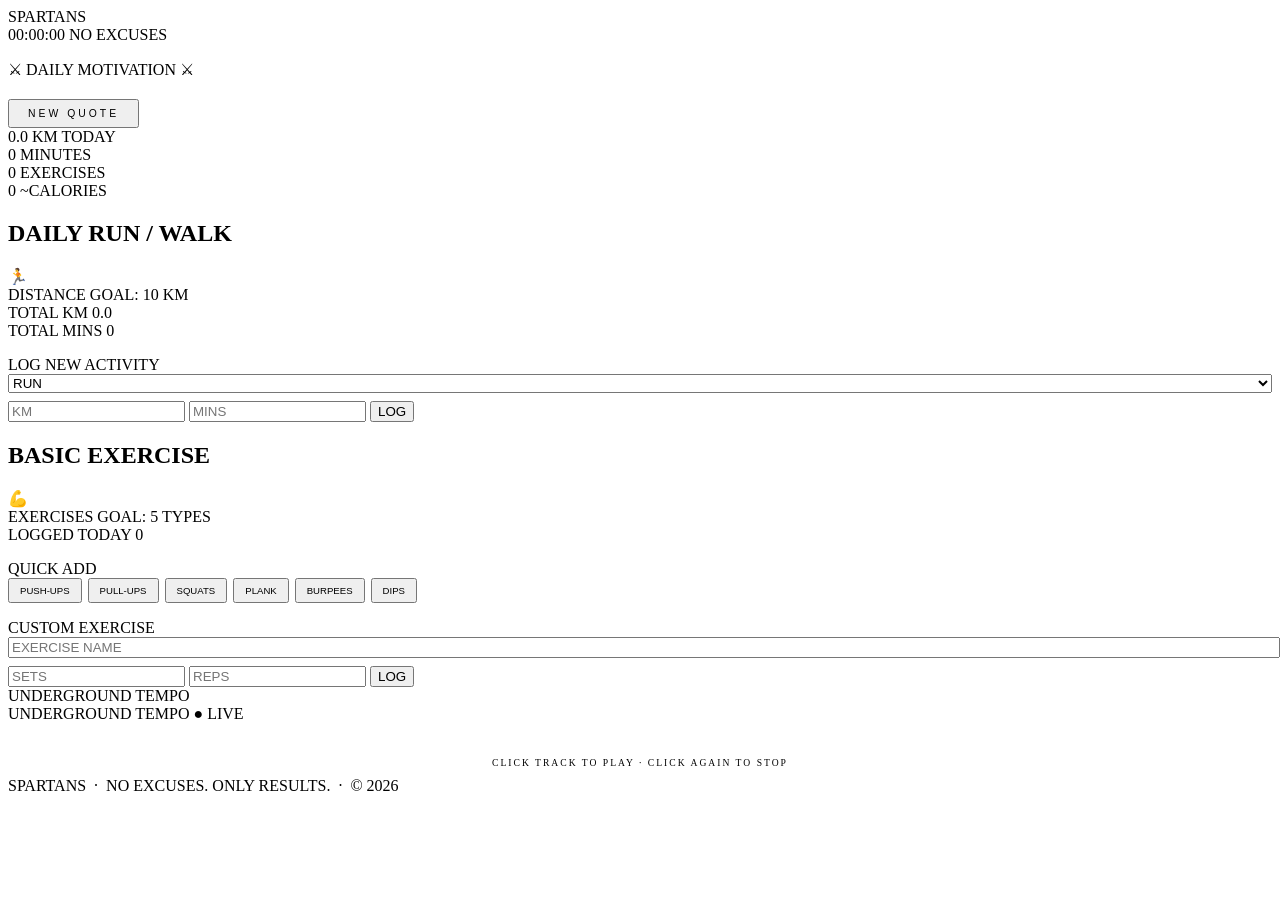
==== index.html @ 0f09ea94 "First commit" ====
<!DOCTYPE html>
<html lang="en">
<head>
  <meta charset="UTF-8" />
  <meta name="viewport" content="width=device-width, initial-scale=1.0" />
  <title>SPARTANS — No Excuses</title>

  <!-- Google Fonts -->
  <link rel="preconnect" href="https://fonts.googleapis.com" />
  <link rel="preconnect" href="https://fonts.gstatic.com" crossorigin />
  <link href="https://fonts.googleapis.com/css2?family=Anton&family=Roboto+Mono:wght@400;700&family=Metal+Mania&display=swap" rel="stylesheet" />

  <!-- Stylesheets -->
  <link rel="stylesheet" href="css/main.css" />
  <link rel="stylesheet" href="css/animations.css" />
</head>
<body>

  <!-- ══════════════ NAVIGATION ══════════════ -->
  <nav class="site-nav" role="navigation" aria-label="Main navigation">
    <span class="nav-logo flicker">SPARTANS</span>
    <div class="nav-right">
      <span id="live-clock" aria-label="Current time">00:00:00</span>
      <span class="nav-tag">NO EXCUSES</span>
    </div>
  </nav>

  <!-- ══════════════ MAIN WRAPPER ══════════════ -->
  <main class="wrapper" role="main">

    <!-- ── HERO / DAILY QUOTE ───────────────── -->
    <section class="hero" aria-label="Daily quote">
      <p class="hero-eyebrow">⚔ DAILY MOTIVATION ⚔</p>

      <div id="quote-display" role="heading" aria-level="1">
        <!-- Populated by app.js -->
      </div>

      <span id="quote-author" class="quote-dash"></span>

      <div style="margin-top:20px;">
        <button
          id="quote-refresh"
          class="btn"
          aria-label="Get new quote"
          style="font-size:0.65rem;padding:7px 18px;letter-spacing:3px;">
          NEW QUOTE
        </button>
      </div>

      <div class="hero-divider"></div>
    </section>

    <!-- ── STATS BAR ─────────────────────────── -->
    <div class="stats-bar" role="region" aria-label="Today's stats">
      <div class="stat-cell">
        <span id="stat-km" class="stat-cell-val">0.0</span>
        <span class="stat-cell-label">KM TODAY</span>
      </div>
      <div class="stat-cell">
        <span id="stat-mins" class="stat-cell-val">0</span>
        <span class="stat-cell-label">MINUTES</span>
      </div>
      <div class="stat-cell">
        <span id="stat-ex" class="stat-cell-val">0</span>
        <span class="stat-cell-label">EXERCISES</span>
      </div>
      <div class="stat-cell">
        <span id="stat-cal" class="stat-cell-val">0</span>
        <span class="stat-cell-label">~CALORIES</span>
      </div>
    </div>

    <!-- ── TRACKER GRID ───────────────────────── -->
    <div class="tracker-grid" role="region" aria-label="Activity trackers">

      <!-- CARD 1: Daily Run / Walk -->
      <div class="card" id="run-card" aria-label="Daily run/walk tracker">
        <div class="card-header">
          <h2 class="card-title">DAILY RUN / WALK</h2>
          <span class="card-icon" aria-hidden="true">🏃</span>
        </div>

        <div class="section-title"><span>DISTANCE</span> GOAL: 10 KM</div>

        <div class="metric-row">
          <span class="metric-label">TOTAL KM</span>
          <span class="metric-val" id="run-total-km">0.0</span>
        </div>
        <div class="prog-bar-wrap" role="progressbar" aria-valuemin="0" aria-valuemax="10" aria-valuenow="0">
          <div class="prog-bar-fill" id="run-prog-fill" style="width:0%"></div>
        </div>

        <div class="metric-row">
          <span class="metric-label">TOTAL MINS</span>
          <span class="metric-val" id="run-total-mins">0</span>
        </div>

        <ul class="exercise-list" id="run-list" aria-label="Run log entries"></ul>

        <!-- Inputs -->
        <div class="section-title" style="margin-top:16px;"><span>LOG</span> NEW ACTIVITY</div>
        <div style="margin-bottom:8px;">
          <select id="run-type" class="spartan-input" style="width:100%;cursor:pointer;" aria-label="Activity type">
            <option value="run">RUN</option>
            <option value="walk">WALK</option>
            <option value="jog">JOG</option>
            <option value="sprint">SPRINT</option>
          </select>
        </div>
        <div class="input-group">
          <input id="run-km"   type="number" class="spartan-input" placeholder="KM"   min="0.1" step="0.1" aria-label="Distance in km" />
          <input id="run-mins" type="number" class="spartan-input" placeholder="MINS" min="1"   step="1"   aria-label="Duration in minutes" />
          <button id="run-add-btn" class="btn btn-green" aria-label="Log activity">LOG</button>
        </div>
      </div>

      <!-- CARD 2: Basic Exercise -->
      <div class="card" id="ex-card" aria-label="Exercise tracker">
        <div class="card-header">
          <h2 class="card-title">BASIC EXERCISE</h2>
          <span class="card-icon" aria-hidden="true">💪</span>
        </div>

        <div class="section-title"><span>EXERCISES</span> GOAL: 5 TYPES</div>

        <div class="metric-row">
          <span class="metric-label">LOGGED TODAY</span>
          <span class="metric-val" id="ex-total">0</span>
        </div>
        <div class="prog-bar-wrap" role="progressbar" aria-valuemin="0" aria-valuemax="5" aria-valuenow="0">
          <div class="prog-bar-fill" id="ex-prog-fill" style="width:0%"></div>
        </div>

        <!-- Quick-add preset buttons -->
        <div class="section-title" style="margin-top:16px;"><span>QUICK</span> ADD</div>
        <div style="display:flex;flex-wrap:wrap;gap:6px;margin-bottom:16px;" aria-label="Quick-add exercises">
          <button class="btn" style="font-size:0.6rem;padding:5px 10px;" data-quick="PUSH-UPS|3|20">PUSH-UPS</button>
          <button class="btn" style="font-size:0.6rem;padding:5px 10px;" data-quick="PULL-UPS|3|10">PULL-UPS</button>
          <button class="btn" style="font-size:0.6rem;padding:5px 10px;" data-quick="SQUATS|3|25">SQUATS</button>
          <button class="btn" style="font-size:0.6rem;padding:5px 10px;" data-quick="PLANK|3|60">PLANK</button>
          <button class="btn" style="font-size:0.6rem;padding:5px 10px;" data-quick="BURPEES|3|15">BURPEES</button>
          <button class="btn" style="font-size:0.6rem;padding:5px 10px;" data-quick="DIPS|3|15">DIPS</button>
        </div>

        <ul class="exercise-list" id="ex-list" aria-label="Exercise log entries"></ul>

        <!-- Custom inputs -->
        <div class="section-title" style="margin-top:16px;"><span>CUSTOM</span> EXERCISE</div>
        <div style="margin-bottom:8px;">
          <input id="ex-name" type="text" class="spartan-input" placeholder="EXERCISE NAME" style="width:100%;" aria-label="Exercise name" />
        </div>
        <div class="input-group">
          <input id="ex-sets" type="number" class="spartan-input" placeholder="SETS" min="1" aria-label="Number of sets" />
          <input id="ex-reps" type="number" class="spartan-input" placeholder="REPS" min="1" aria-label="Number of reps" />
          <button id="ex-add-btn" class="btn btn-green" aria-label="Log exercise">LOG</button>
        </div>
      </div>

    </div><!-- /tracker-grid -->

    <!-- ── MUSIC PLAYER ───────────────────────── -->
    <section class="music-section" aria-label="Music player">
      <div class="section-title"><span>UNDERGROUND</span> TEMPO</div>

      <div class="music-player">
        <div class="music-header">
          <span class="music-title">UNDERGROUND TEMPO</span>
          <span class="music-badge">● LIVE</span>
        </div>

        <!-- Hidden YouTube iframes — audio only -->
        <div class="audio-iframes" aria-hidden="true">
          <iframe
            id="iframe-1"
            data-src="https://www.youtube.com/embed/u6zp1ylT4AQ?si=lH3R_zmytOc2LKNP&enablejsapi=1"
            width="0" height="0"
            title="Underground Tempo Vol. I"
            frameborder="0"
            allow="accelerometer; autoplay; clipboard-write; encrypted-media; gyroscope; picture-in-picture; web-share"
            referrerpolicy="strict-origin-when-cross-origin">
          </iframe>
          <iframe
            id="iframe-2"
            data-src="https://www.youtube.com/embed/fixaI64sR3g?si=qnP-J4MOW1Q8rGR-&enablejsapi=1"
            width="0" height="0"
            title="Underground Tempo Vol. II"
            frameborder="0"
            allow="accelerometer; autoplay; clipboard-write; encrypted-media; gyroscope; picture-in-picture; web-share"
            referrerpolicy="strict-origin-when-cross-origin">
          </iframe>
        </div>

        <!-- Track list (populated by music.js) -->
        <div id="track-list" role="list" aria-label="Track list"></div>

        <p style="font-size:0.6rem;color:var(--muted);letter-spacing:2px;margin-top:16px;text-align:center;">
          CLICK TRACK TO PLAY · CLICK AGAIN TO STOP
        </p>
      </div>
    </section>

  </main><!-- /wrapper -->

  <!-- ══════════════ FOOTER ══════════════ -->
  <footer class="site-footer" role="contentinfo">
    <span>SPARTANS</span> &nbsp;·&nbsp;
    NO EXCUSES. ONLY RESULTS.
    &nbsp;·&nbsp; &copy; <span id="footer-year"></span>
  </footer>

  <!-- ══════════════ QUICK-ADD HANDLER (inline, before module) ══════════════ -->
  <script>
    /* Quick-add exercise buttons — handled before ES module loads */
    document.addEventListener('click', (e) => {
      const btn = e.target.closest('[data-quick]');
      if (!btn) return;
      const [name, sets, reps] = btn.dataset.quick.split('|');
      document.getElementById('ex-name').value = name;
      document.getElementById('ex-sets').value = sets;
      document.getElementById('ex-reps').value = reps;
      document.getElementById('ex-add-btn').click();
    });

    /* Footer year */
    document.getElementById('footer-year').textContent = new Date().getFullYear();
  </script>

  <!-- ══════════════ APP MODULE ══════════════ -->
  <script type="module" src="js/app.js"></script>

</body>
</html>
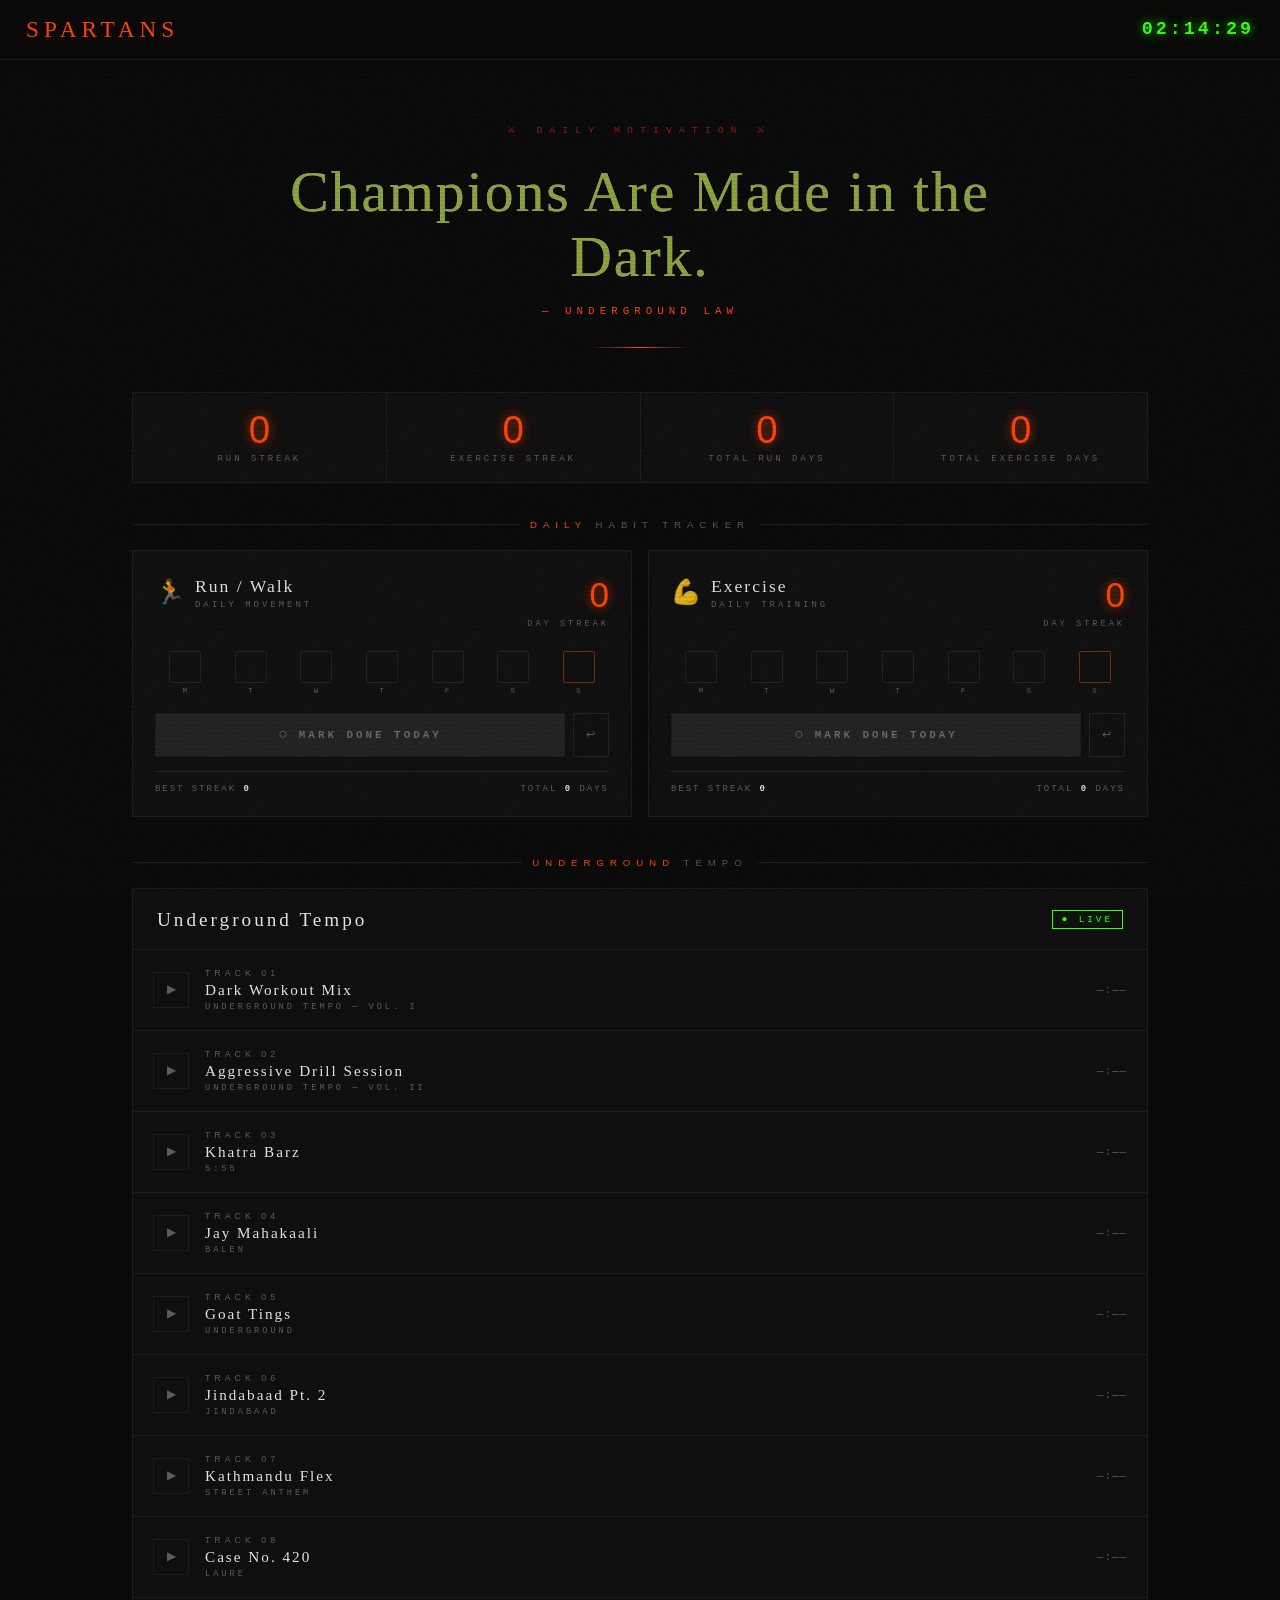
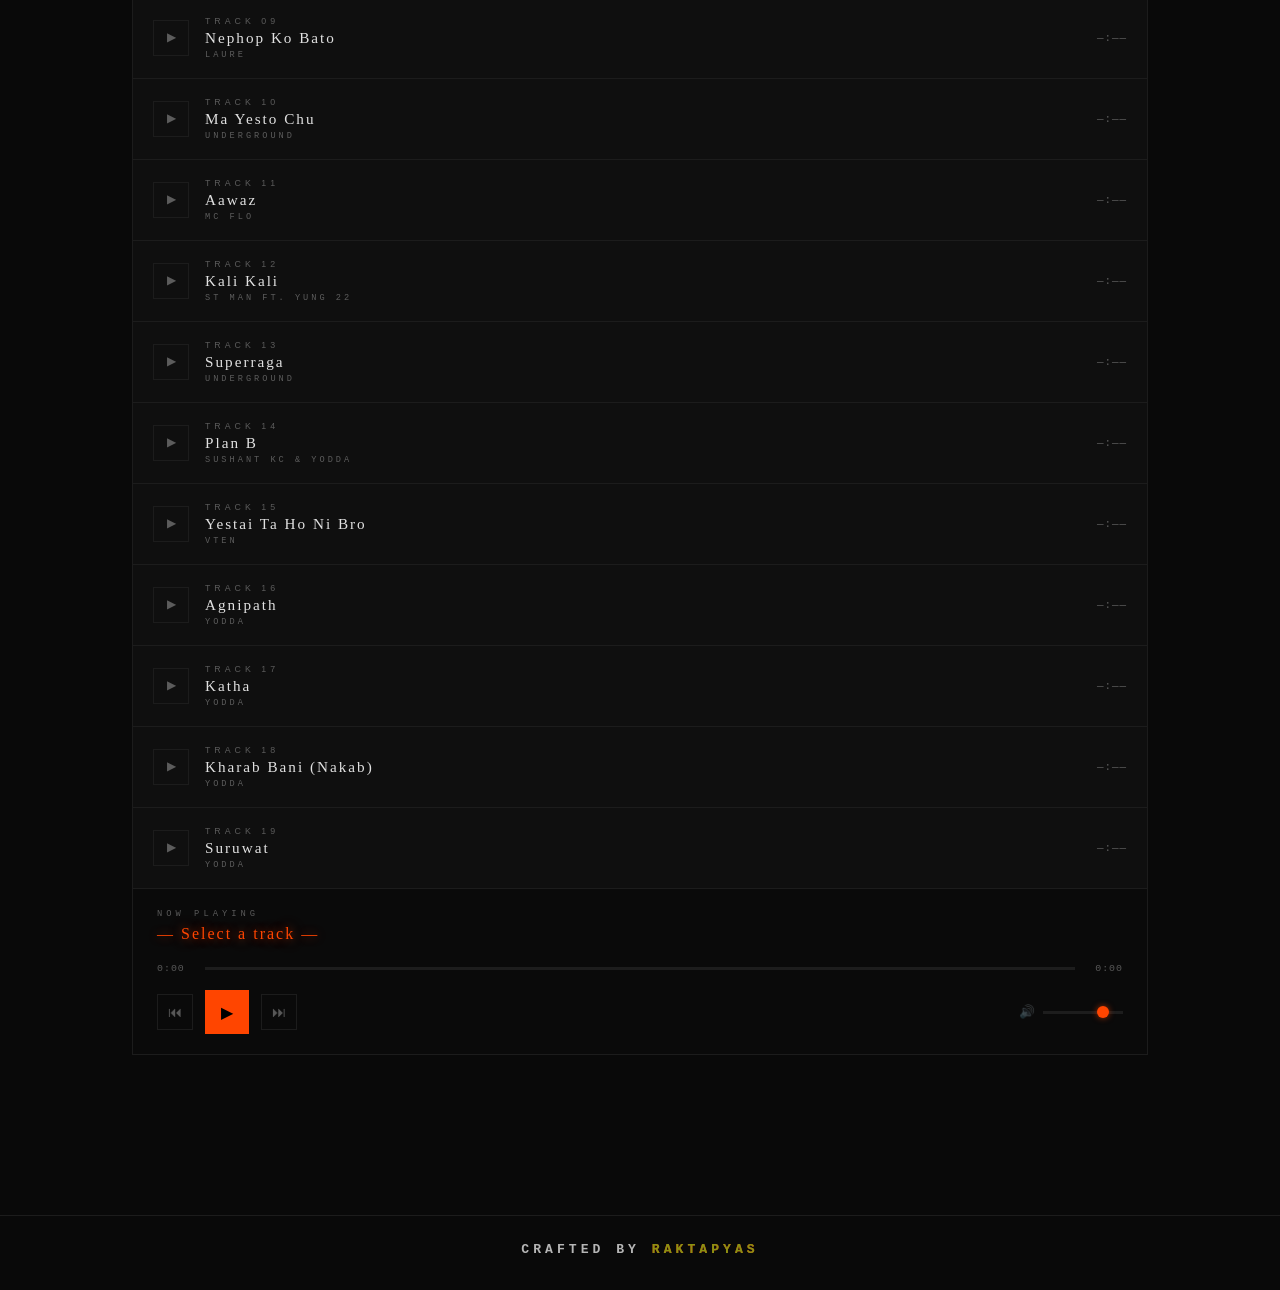
==== commit 60acac14: "Added Audio Tracks and Raibow Pixel lifted to 18px ^^" ====
--- a/index.html
+++ b/index.html
@@ -4,230 +4,1363 @@
   <meta charset="UTF-8" />
   <meta name="viewport" content="width=device-width, initial-scale=1.0" />
   <title>SPARTANS — No Excuses</title>
-
-  <!-- Google Fonts -->
   <link rel="preconnect" href="https://fonts.googleapis.com" />
   <link rel="preconnect" href="https://fonts.gstatic.com" crossorigin />
   <link href="https://fonts.googleapis.com/css2?family=Anton&family=Roboto+Mono:wght@400;700&family=Metal+Mania&display=swap" rel="stylesheet" />
-
-  <!-- Stylesheets -->
-  <link rel="stylesheet" href="css/main.css" />
-  <link rel="stylesheet" href="css/animations.css" />
+  <style>
+/* ═══════════════════════════════════════════════════════════
+   SPARTANS — Design System
+═══════════════════════════════════════════════════════════ */
+:root {
+  --bg:           #090909;
+  --bg-card:      #0f0f0f;
+  --border:       #1c1c1c;
+  --neon-orange:  #ff4500;
+  --blood-red:    #cc1a1a;
+  --acid-green:   #39ff14;
+  --dim-white:    rgba(255,255,255,0.88);
+  --muted:        rgba(255,255,255,0.32);
+  --very-muted:   rgba(255,255,255,0.08);
+  --font-display: 'Metal Mania', cursive;
+  --font-mono:    'Roboto Mono', monospace;
+  --font-impact:  'Anton', sans-serif;
+  --glow-o: 0 0 10px rgba(255,69,0,0.65), 0 0 24px rgba(255,69,0,0.25);
+  --glow-g: 0 0 10px rgba(57,255,20,0.65), 0 0 24px rgba(57,255,20,0.25);
+}
+*, *::before, *::after { box-sizing: border-box; margin: 0; padding: 0; }
+html { scroll-behavior: smooth; }
+body {
+  background: var(--bg); color: var(--dim-white);
+  font-family: var(--font-mono); min-height: 100vh;
+  overflow-x: hidden; cursor: default;
+}
+/* Grain */
+body::before {
+  content: ''; position: fixed; inset: 0; z-index: 9999; pointer-events: none;
+  background-image: url("data:image/svg+xml,%3Csvg viewBox='0 0 512 512' xmlns='http://www.w3.org/2000/svg'%3E%3Cfilter id='n'%3E%3CfeTurbulence type='fractalNoise' baseFrequency='0.85' numOctaves='4' stitchTiles='stitch'/%3E%3C/filter%3E%3Crect width='100%25' height='100%25' filter='url(%23n)' opacity='0.035'/%3E%3C/svg%3E");
+  background-size: 256px; opacity: 0.7;
+}
+/* Scanlines */
+body::after {
+  content: ''; position: fixed; inset: 0; z-index: 9998; pointer-events: none;
+  background: repeating-linear-gradient(0deg, transparent, transparent 2px, rgba(0,0,0,0.06) 2px, rgba(0,0,0,0.06) 4px);
+}
+::-webkit-scrollbar { width: 3px; }
+::-webkit-scrollbar-track { background: var(--bg); }
+::-webkit-scrollbar-thumb { background: var(--neon-orange); }
+.wrapper { max-width: 1060px; margin: 0 auto; padding: 0 22px 100px; }
+
+/* ── NAV ─────────────────────────────────────────────── */
+.site-nav {
+  display: flex; justify-content: space-between; align-items: center;
+  padding: 16px 26px; border-bottom: 1px solid var(--border);
+  position: sticky; top: 0; background: rgba(9,9,9,0.97);
+  backdrop-filter: blur(10px); z-index: 200;
+}
+.nav-logo {
+  font-family: var(--font-display); font-size: 1.45rem;
+  letter-spacing: 5px; color: var(--neon-orange);
+}
+.nav-right { display: flex; align-items: center; gap: 18px; }
+#live-clock {
+  font-family: var(--font-mono); font-size: 1.15rem; font-weight: 700;
+  color: var(--acid-green); text-shadow: var(--glow-g); letter-spacing: 3px;
+}
+.nav-tag { font-size: 0.62rem; letter-spacing: 4px; color: var(--muted); text-transform: uppercase; }
+
+/* ── HERO ────────────────────────────────────────────── */
+.hero { text-align: center; padding: 64px 20px 44px; }
+.hero-eyebrow {
+  font-size: 0.62rem; letter-spacing: 7px; color: var(--blood-red);
+  text-transform: uppercase; margin-bottom: 24px; opacity: 0.75;
+}
+#quote-display {
+  font-family: var(--font-display); font-size: clamp(1.8rem, 4.5vw, 4rem);
+  line-height: 1.12; color: var(--dim-white); letter-spacing: 2px;
+  max-width: 820px; margin: 0 auto 16px; min-height: 110px;
+  display: flex; align-items: center; justify-content: center;
+  transition: opacity 0.35s ease, transform 0.35s ease;
+}
+#quote-author {
+  display: block; font-size: 0.68rem; letter-spacing: 5px;
+  color: var(--neon-orange); text-transform: uppercase; margin-top: 12px;
+}
+.hero-divider {
+  width: 100px; height: 1px;
+  background: linear-gradient(90deg, transparent, var(--neon-orange), transparent);
+  margin: 30px auto 0;
+}
+
+/* ── Glitch ──────────────────────────────────────────── */
+.glitch { position: relative; display: inline-block; }
+.glitch::before, .glitch::after {
+  content: attr(data-text); position: absolute; inset: 0; font: inherit; color: inherit;
+}
+.glitch::before { color: var(--blood-red); animation: gclip1 3.8s infinite linear; opacity: 0.65; }
+.glitch::after  { color: var(--acid-green); animation: gclip2 3.8s infinite linear 0.07s; opacity: 0.45; }
+@keyframes gclip1 {
+  0%,100%{ clip-path:inset(0 0 98% 0); transform:translate(-3px,0); }
+  25%    { clip-path:inset(40% 0 40% 0); transform:translate(3px,0); }
+  50%    { clip-path:inset(70% 0 15% 0); transform:translate(-2px,0); }
+  75%    { clip-path:inset(15% 0 70% 0); transform:translate(2px,0); }
+}
+@keyframes gclip2 {
+  0%,100%{ clip-path:inset(60% 0 20% 0); transform:translate(3px,0); }
+  25%    { clip-path:inset(10% 0 80% 0); transform:translate(-3px,0); }
+  50%    { clip-path:inset(85% 0 5% 0);  transform:translate(2px,0); }
+  75%    { clip-path:inset(30% 0 55% 0); transform:translate(-2px,0); }
+}
+
+/* ── Button ──────────────────────────────────────────── */
+.btn {
+  background: var(--neon-orange); color: #000; border: none;
+  font-family: var(--font-mono); font-size: 0.68rem; font-weight: 700;
+  letter-spacing: 3px; text-transform: uppercase; padding: 9px 20px;
+  cursor: pointer; position: relative; overflow: hidden;
+  transition: background 0.2s, transform 0.1s;
+}
+.btn:hover { background: #ff6a30; }
+.btn:active { transform: scale(0.97); }
+.btn::after {
+  content: ''; position: absolute; top: 0; left: -80%;
+  width: 50%; height: 100%;
+  background: linear-gradient(90deg, transparent, rgba(255,255,255,0.18), transparent);
+  transform: skewX(-18deg); transition: left 0.4s;
+}
+.btn:hover::after { left: 130%; }
+
+/* ── Stats Bar ───────────────────────────────────────── */
+.stats-bar {
+  display: grid; grid-template-columns: repeat(4,1fr);
+  gap: 1px; background: var(--border); border: 1px solid var(--border);
+  margin: 0 0 36px;
+}
+@media (max-width: 560px) { .stats-bar { grid-template-columns: repeat(2,1fr); } }
+.stat-cell { background: var(--bg-card); padding: 18px 14px; text-align: center; }
+.stat-val {
+  font-family: var(--font-impact); font-size: 2.4rem;
+  color: var(--neon-orange); text-shadow: var(--glow-o);
+  display: block; line-height: 1;
+}
+.stat-label {
+  font-size: 0.56rem; letter-spacing: 3px; color: var(--muted);
+  text-transform: uppercase; margin-top: 5px; display: block;
+}
+
+/* ── Section header ──────────────────────────────────── */
+.sec-head {
+  display: flex; align-items: center; gap: 10px; margin-bottom: 20px;
+}
+.sec-head-line { flex: 1; height: 1px; background: var(--border); }
+.sec-head-label {
+  font-family: var(--font-impact); font-size: 0.6rem;
+  letter-spacing: 6px; color: var(--muted); text-transform: uppercase; white-space: nowrap;
+}
+.sec-head-label em { font-style: normal; color: var(--neon-orange); }
+
+/* ═══════════════════════════════════════════════════════════
+   HABIT CARDS
+═══════════════════════════════════════════════════════════ */
+.habit-grid {
+  display: grid; grid-template-columns: 1fr 1fr;
+  gap: 16px; margin-bottom: 40px;
+}
+@media (max-width: 620px) { .habit-grid { grid-template-columns: 1fr; } }
+
+.habit-card {
+  background: var(--bg-card);
+  border: 1px solid var(--border);
+  padding: 26px 22px 22px;
+  position: relative;
+  transition: border-color 0.3s, box-shadow 0.3s;
+}
+/* Top accent bar */
+.habit-card::before {
+  content: ''; position: absolute; top: 0; left: 0;
+  width: 100%; height: 2px;
+  background: linear-gradient(90deg, var(--blood-red), var(--neon-orange));
+  transform: scaleX(0); transform-origin: left; transition: transform 0.45s ease;
+}
+.habit-card.done::before { transform: scaleX(1); }
+.habit-card.done {
+  border-color: rgba(255,69,0,0.28);
+  box-shadow: 0 0 22px rgba(255,69,0,0.05);
+}
+
+/* Top row */
+.habit-top {
+  display: flex; justify-content: space-between;
+  align-items: flex-start; margin-bottom: 20px;
+}
+.habit-icon-title { display: flex; align-items: center; gap: 10px; }
+.habit-icon { font-size: 1.5rem; line-height: 1; }
+.habit-title {
+  font-family: var(--font-display); font-size: 1.1rem;
+  letter-spacing: 2px; color: var(--dim-white); line-height: 1.1;
+}
+.habit-subtitle {
+  font-size: 0.56rem; letter-spacing: 3px; color: var(--muted);
+  text-transform: uppercase; margin-top: 3px;
+}
+
+/* Streak badge */
+.streak-badge { text-align: right; flex-shrink: 0; }
+.streak-num {
+  font-family: var(--font-impact); font-size: 2.2rem;
+  color: var(--neon-orange); text-shadow: var(--glow-o);
+  line-height: 1; display: block;
+}
+.streak-label {
+  font-size: 0.54rem; letter-spacing: 3px;
+  color: var(--muted); text-transform: uppercase;
+}
+
+/* Week dots */
+.week-dots {
+  display: flex; gap: 5px; margin-bottom: 18px; align-items: flex-end;
+}
+.dot-day {
+  display: flex; flex-direction: column; align-items: center; gap: 4px; flex: 1;
+}
+.dot-circle {
+  width: 100%; aspect-ratio: 1; max-width: 32px;
+  border-radius: 2px; border: 1px solid var(--very-muted);
+  background: transparent; position: relative;
+  transition: background 0.3s, border-color 0.3s, box-shadow 0.3s;
+}
+.dot-circle.filled {
+  background: var(--neon-orange); border-color: var(--neon-orange);
+  box-shadow: 0 0 7px rgba(255,69,0,0.5);
+}
+.dot-circle.filled::after {
+  content: '✓'; position: absolute; inset: 0;
+  display: flex; align-items: center; justify-content: center;
+  font-size: 0.58rem; color: #000; font-weight: 900;
+}
+.dot-circle.today { border-color: rgba(255,69,0,0.45); }
+.dot-day-label {
+  font-size: 0.48rem; letter-spacing: 1px;
+  color: var(--muted); text-transform: uppercase;
+}
+
+/* Check row */
+.habit-check-row {
+  display: flex; align-items: stretch; gap: 8px;
+}
+.check-btn {
+  flex: 1; display: flex; align-items: center; justify-content: center; gap: 8px;
+  padding: 12px 0; background: var(--very-muted); border: 1px solid var(--border);
+  color: var(--muted); font-family: var(--font-mono); font-size: 0.68rem;
+  font-weight: 700; letter-spacing: 3px; text-transform: uppercase;
+  cursor: pointer; transition: all 0.22s;
+}
+.check-btn:hover {
+  background: rgba(255,69,0,0.08); border-color: var(--neon-orange); color: var(--neon-orange);
+}
+.check-btn.done {
+  background: rgba(57,255,20,0.07); border-color: var(--acid-green);
+  color: var(--acid-green); text-shadow: var(--glow-g);
+}
+.check-btn .ci { font-size: 1rem; transition: transform 0.3s; }
+.check-btn.done .ci { transform: scale(1.2); }
+
+.undo-btn {
+  background: none; border: 1px solid var(--very-muted); color: var(--muted);
+  font-family: var(--font-mono); font-size: 0.7rem; padding: 12px 12px;
+  cursor: pointer; text-transform: uppercase; transition: all 0.2s; letter-spacing: 1px;
+}
+.undo-btn:hover { border-color: var(--blood-red); color: var(--blood-red); }
+
+/* Footer row */
+.habit-footer {
+  display: flex; justify-content: space-between; align-items: center;
+  margin-top: 14px; padding-top: 12px; border-top: 1px solid var(--very-muted);
+}
+.habit-footer-stat {
+  font-size: 0.56rem; letter-spacing: 2px; color: var(--muted); text-transform: uppercase;
+}
+.habit-footer-stat span { color: var(--dim-white); font-weight: 700; }
+
+/* ═══════════════════════════════════════════════════════════
+   MUSIC PLAYER — Custom Audio
+═══════════════════════════════════════════════════════════ */
+.music-section { margin: 0 0 60px; }
+
+.music-shell {
+  background: var(--bg-card);
+  border: 1px solid var(--border);
+  overflow: hidden;
+}
+
+.music-header {
+  display: flex; justify-content: space-between; align-items: center;
+  padding: 20px 24px 18px; border-bottom: 1px solid var(--border);
+}
+.music-title {
+  font-family: var(--font-display); font-size: 1.2rem;
+  letter-spacing: 3px; color: var(--dim-white);
+}
+.music-live {
+  font-size: 0.58rem; letter-spacing: 3px; color: var(--acid-green);
+  text-shadow: var(--glow-g); border: 1px solid currentColor;
+  padding: 3px 9px; text-transform: uppercase;
+}
+
+/* ── Track list ─────────────────────────────────────── */
+.track-item {
+  display: flex; align-items: center; gap: 0;
+  border-bottom: 1px solid var(--border);
+  cursor: pointer;
+  transition: background 0.2s;
+  position: relative;
+}
+.track-item:last-child { border-bottom: none; }
+.track-item:hover { background: rgba(255,69,0,0.04); }
+.track-item.playing { background: rgba(255,69,0,0.06); }
+
+/* accent bar on active */
+.track-item.playing::before {
+  content: '';
+  position: absolute; left: 0; top: 0; bottom: 0;
+  width: 3px;
+  background: linear-gradient(180deg, var(--blood-red), var(--neon-orange));
+}
+
+/* ── Track left: number + meta ──────────────────────── */
+.track-left {
+  display: flex; align-items: center; gap: 16px;
+  padding: 18px 20px; flex: 1; min-width: 0;
+}
+
+.track-play-icon {
+  width: 36px; height: 36px; flex-shrink: 0;
+  display: flex; align-items: center; justify-content: center;
+  border: 1px solid var(--border);
+  color: var(--muted);
+  font-size: 0.75rem;
+  transition: all 0.2s;
+}
+.track-item:hover .track-play-icon,
+.track-item.playing .track-play-icon {
+  border-color: var(--neon-orange);
+  color: var(--neon-orange);
+  box-shadow: 0 0 8px rgba(255,69,0,0.25);
+}
+
+.track-meta {
+  display: flex; flex-direction: column; gap: 3px; min-width: 0;
+}
+.track-number {
+  font-family: var(--font-impact); font-size: 0.55rem;
+  letter-spacing: 4px; color: var(--muted); text-transform: uppercase;
+}
+.track-name {
+  font-family: var(--font-display); font-size: 0.95rem;
+  letter-spacing: 2px; color: var(--dim-white);
+  white-space: nowrap; overflow: hidden; text-overflow: ellipsis;
+}
+.track-tag {
+  font-size: 0.54rem; letter-spacing: 3px;
+  color: var(--muted); text-transform: uppercase;
+}
+.track-item.playing .track-name { color: var(--neon-orange); }
+
+/* EQ bars */
+.eq-bars {
+  display: none; align-items: flex-end; gap: 2px; height: 14px; margin-left: 8px; flex-shrink: 0;
+}
+.track-item.playing .eq-bars { display: flex; }
+.eq-bars span {
+  display: block; width: 3px;
+  background: var(--acid-green);
+  box-shadow: 0 0 4px rgba(57,255,20,0.6);
+  transform-origin: bottom;
+}
+.eq-bars span:nth-child(1) { height: 8px;  animation: eq 0.5s ease-in-out infinite; }
+.eq-bars span:nth-child(2) { height: 14px; animation: eq 0.5s ease-in-out infinite 0.15s; }
+.eq-bars span:nth-child(3) { height: 10px; animation: eq 0.5s ease-in-out infinite 0.3s; }
+@keyframes eq { 0%,100%{ transform:scaleY(0.35); } 50%{ transform:scaleY(1); } }
+
+/* ── Track right: duration ──────────────────────────── */
+.track-duration {
+  font-family: var(--font-mono); font-size: 0.68rem;
+  color: var(--muted); padding: 18px 20px; flex-shrink: 0; letter-spacing: 1px;
+}
+.track-item.playing .track-duration { color: var(--neon-orange); }
+
+/* ── Main Player Controls ───────────────────────────── */
+.player-controls {
+  border-top: 1px solid var(--border);
+  padding: 20px 24px;
+  background: rgba(0,0,0,0.3);
+}
+
+.now-playing-label {
+  font-size: 0.55rem; letter-spacing: 4px; color: var(--muted);
+  text-transform: uppercase; margin-bottom: 6px;
+}
+.now-playing-name {
+  font-family: var(--font-display); font-size: 1rem;
+  letter-spacing: 2px; color: var(--neon-orange);
+  text-shadow: var(--glow-o);
+  margin-bottom: 16px;
+  min-height: 1.4em;
+}
+
+/* Progress bar */
+.progress-wrap {
+  display: flex; align-items: center; gap: 10px; margin-bottom: 16px;
+}
+.time-label {
+  font-family: var(--font-mono); font-size: 0.62rem;
+  color: var(--muted); letter-spacing: 1px; flex-shrink: 0; width: 38px;
+}
+.time-label.right { text-align: right; }
+
+.progress-track {
+  flex: 1; height: 3px; background: var(--very-muted);
+  position: relative; cursor: pointer;
+}
+.progress-track:hover { height: 5px; }
+.progress-fill {
+  height: 100%; width: 0%;
+  background: linear-gradient(90deg, var(--blood-red), var(--neon-orange));
+  box-shadow: 0 0 6px rgba(255,69,0,0.5);
+  pointer-events: none; transition: width 0.1s linear;
+  position: relative;
+}
+.progress-fill::after {
+  content: ''; position: absolute; right: -4px; top: 50%;
+  transform: translateY(-50%);
+  width: 8px; height: 8px; background: var(--neon-orange);
+  border-radius: 50%; box-shadow: 0 0 6px rgba(255,69,0,0.7);
+  opacity: 0; transition: opacity 0.15s;
+}
+.progress-track:hover .progress-fill::after { opacity: 1; }
+
+/* Control buttons row */
+.ctrl-row {
+  display: flex; align-items: center; gap: 12px;
+}
+
+.ctrl-btn {
+  background: none; border: 1px solid var(--border);
+  color: var(--muted); font-size: 0.9rem;
+  width: 36px; height: 36px;
+  display: flex; align-items: center; justify-content: center;
+  cursor: pointer; transition: all 0.2s; flex-shrink: 0;
+}
+.ctrl-btn:hover { border-color: var(--neon-orange); color: var(--neon-orange); }
+
+.ctrl-btn.play-pause {
+  width: 44px; height: 44px;
+  background: var(--neon-orange); border-color: var(--neon-orange);
+  color: #000; font-size: 1rem;
+}
+.ctrl-btn.play-pause:hover { background: #ff6a30; border-color: #ff6a30; }
+
+/* Volume */
+.vol-wrap {
+  display: flex; align-items: center; gap: 8px; margin-left: auto;
+}
+.vol-icon {
+  font-size: 0.8rem; color: var(--muted); flex-shrink: 0; cursor: pointer;
+  transition: color 0.2s; user-select: none;
+}
+.vol-icon:hover { color: var(--neon-orange); }
+
+input[type=range].vol-slider {
+  -webkit-appearance: none; appearance: none;
+  width: 80px; height: 3px;
+  background: var(--very-muted);
+  outline: none; cursor: pointer;
+}
+input[type=range].vol-slider::-webkit-slider-thumb {
+  -webkit-appearance: none;
+  width: 12px; height: 12px;
+  border-radius: 50%;
+  background: var(--neon-orange);
+  box-shadow: 0 0 6px rgba(255,69,0,0.6);
+  cursor: pointer;
+}
+input[type=range].vol-slider::-moz-range-thumb {
+  width: 12px; height: 12px; border-radius: 50%;
+  background: var(--neon-orange); border: none;
+  box-shadow: 0 0 6px rgba(255,69,0,0.6); cursor: pointer;
+}
+
+
+/* ── Easter egg pixel ────────────────────────────────── */
+@keyframes rainbow-cycle {
+  0%   { background: #ff0000; }
+  14%  { background: #ff7700; }
+  28%  { background: #ffff00; }
+  42%  { background: #00ff00; }
+  57%  { background: #0077ff; }
+  71%  { background: #8800ff; }
+  85%  { background: #ff00ff; }
+  100% { background: #ff0000; }
+}
+.easter-egg {
+  position: fixed;
+  bottom: 18px; right: 18px;
+  width: 1px; height: 1px;
+  display: block;
+  animation: rainbow-cycle 2s linear infinite;
+  z-index: 10000;
+  cursor: pointer;
+  text-decoration: none;
+}
+
+/* ── Crafted by ──────────────────────────────────────── */
+.crafted-by {
+  font-size: 0.82rem;
+  font-weight: 700;
+  letter-spacing: 4px;
+  color: rgba(255,255,255,0.7);
+  text-transform: uppercase;
+  margin-top: 0;
+}
+.crafted-by a {
+  color: var(--neon-orange);
+  text-decoration: none;
+  transition: color 0.2s;
+  position: relative;
+  display: inline-block;
+}
+.crafted-by a:hover { color: #ff6a30; }
+
+/* Glitch on the crafted-by link */
+.crafted-by a::before,
+.crafted-by a::after {
+  content: attr(data-text);
+  position: absolute; inset: 0;
+  font: inherit; color: inherit;
+}
+.crafted-by a::before {
+  color: var(--blood-red);
+  animation: gclip1 4.2s infinite linear 0.5s;
+  opacity: 0.7;
+}
+.crafted-by a::after {
+  color: var(--acid-green);
+  animation: gclip2 4.2s infinite linear 0.6s;
+  opacity: 0.5;
+}
+.site-footer {
+  text-align: center; padding: 26px 26px 30px; border-top: 1px solid var(--border);
+}
+
+
+/* ═══════════════════════════════════════════════════════════
+   ANIMATIONS
+═══════════════════════════════════════════════════════════ */
+@keyframes logo-breathe {
+  0%,100%{ text-shadow:0 0 8px rgba(255,69,0,0.6),0 0 22px rgba(255,69,0,0.25); }
+  50%    { text-shadow:0 0 18px rgba(255,69,0,0.9),0 0 42px rgba(255,69,0,0.45),0 0 65px rgba(255,69,0,0.12); }
+}
+.nav-logo { animation: logo-breathe 4s ease-in-out infinite; }
+
+@keyframes flicker {
+  0%,91%,95%,100%{ opacity:1; } 92%{ opacity:0.35; } 93%{ opacity:1; } 94%{ opacity:0.55; } 96%{ opacity:0.8; }
+}
+.flicker { animation: flicker 7s infinite; }
+
+@keyframes colon-blink { 0%,49%{ opacity:1; } 50%,100%{ opacity:0.2; } }
+.clock-sep { animation: colon-blink 1s step-end infinite; }
+
+@keyframes live-badge {
+  0%,100%{ box-shadow:0 0 4px rgba(57,255,20,0.3); }
+  50%    { box-shadow:0 0 14px rgba(57,255,20,0.7),0 0 28px rgba(57,255,20,0.25); }
+}
+.music-live { animation: live-badge 2.5s ease-in-out infinite; }
+
+@keyframes scan-sweep { from{ top:-80px; } to{ top:100%; } }
+.scan-line {
+  position: fixed; left:0; right:0; height:80px;
+  pointer-events:none; z-index:9997;
+  background: linear-gradient(180deg, transparent 0%, rgba(255,69,0,0.012) 50%, transparent 100%);
+  animation: scan-sweep 9s linear infinite;
+}
+
+@keyframes entry { from{ opacity:0; transform:translateY(-10px); } to{ opacity:1; transform:translateY(0); } }
+.hero           { animation: entry 0.55s ease both 0.05s; }
+.stats-bar      { animation: entry 0.55s ease both 0.18s; }
+.habit-grid     { animation: entry 0.55s ease both 0.3s; }
+.music-section  { animation: entry 0.55s ease both 0.44s; }
+
+@keyframes card-confirm {
+  0%  { box-shadow:none; }
+  30% { box-shadow:0 0 30px rgba(57,255,20,0.22),inset 0 0 12px rgba(57,255,20,0.04); }
+  100%{ box-shadow:0 0 22px rgba(255,69,0,0.05); }
+}
+.habit-card.flash { animation: card-confirm 0.9s ease forwards; }
+
+@keyframes streak-pop {
+  0%{ transform:scale(1); } 40%{ transform:scale(1.45); } 100%{ transform:scale(1); }
+}
+.streak-num.popped { animation: streak-pop 0.4s cubic-bezier(0.34,1.56,0.64,1); }
+
+@keyframes intense-pulse {
+  0%,100%{ box-shadow:none; }
+  50%    { box-shadow:0 0 28px rgba(255,69,0,0.16),inset 0 0 10px rgba(255,69,0,0.03); }
+}
+.intense .habit-card { animation: intense-pulse 2.2s ease-in-out infinite; }
+.intense .habit-card:nth-child(2) { animation-delay:1.1s; }
+  </style>
 </head>
 <body>
 
-  <!-- ══════════════ NAVIGATION ══════════════ -->
-  <nav class="site-nav" role="navigation" aria-label="Main navigation">
-    <span class="nav-logo flicker">SPARTANS</span>
-    <div class="nav-right">
-      <span id="live-clock" aria-label="Current time">00:00:00</span>
-      <span class="nav-tag">NO EXCUSES</span>
+<div class="scan-line" aria-hidden="true"></div>
+
+<!-- NAV -->
+<nav class="site-nav">
+  <span class="nav-logo flicker">SPARTANS</span>
+  <div class="nav-right">
+    <span id="live-clock">00:00:00</span>
+  </div>
+</nav>
+
+<main class="wrapper">
+
+  <!-- HERO / QUOTE -->
+  <section class="hero">
+    <p class="hero-eyebrow">⚔ Daily Motivation ⚔</p>
+    <div id="quote-display"></div>
+    <span id="quote-author"></span>
+    <div class="hero-divider"></div>
+  </section>
+
+  <!-- STATS BAR -->
+  <div class="stats-bar">
+    <div class="stat-cell">
+      <span id="stat-run-streak" class="stat-val">0</span>
+      <span class="stat-label">Run Streak</span>
     </div>
-  </nav>
-
-  <!-- ══════════════ MAIN WRAPPER ══════════════ -->
-  <main class="wrapper" role="main">
-
-    <!-- ── HERO / DAILY QUOTE ───────────────── -->
-    <section class="hero" aria-label="Daily quote">
-      <p class="hero-eyebrow">⚔ DAILY MOTIVATION ⚔</p>
-
-      <div id="quote-display" role="heading" aria-level="1">
-        <!-- Populated by app.js -->
+    <div class="stat-cell">
+      <span id="stat-ex-streak" class="stat-val">0</span>
+      <span class="stat-label">Exercise Streak</span>
+    </div>
+    <div class="stat-cell">
+      <span id="stat-run-total" class="stat-val">0</span>
+      <span class="stat-label">Total Run Days</span>
+    </div>
+    <div class="stat-cell">
+      <span id="stat-ex-total" class="stat-val">0</span>
+      <span class="stat-label">Total Exercise Days</span>
+    </div>
+  </div>
+
+  <!-- HABIT TRACKERS -->
+  <div class="sec-head">
+    <div class="sec-head-line"></div>
+    <span class="sec-head-label"><em>Daily</em> Habit Tracker</span>
+    <div class="sec-head-line"></div>
+  </div>
+
+  <div class="habit-grid">
+
+    <!-- RUN / WALK -->
+    <div class="habit-card" id="card-run">
+      <div class="habit-top">
+        <div class="habit-icon-title">
+          <span class="habit-icon">🏃</span>
+          <div>
+            <div class="habit-title">Run / Walk</div>
+            <div class="habit-subtitle">Daily Movement</div>
+          </div>
+        </div>
+        <div class="streak-badge">
+          <span class="streak-num" id="run-streak-num">0</span>
+          <span class="streak-label">Day Streak</span>
+        </div>
       </div>
-
-      <span id="quote-author" class="quote-dash"></span>
-
-      <div style="margin-top:20px;">
-        <button
-          id="quote-refresh"
-          class="btn"
-          aria-label="Get new quote"
-          style="font-size:0.65rem;padding:7px 18px;letter-spacing:3px;">
-          NEW QUOTE
+      <div class="week-dots" id="run-week-dots"></div>
+      <div class="habit-check-row">
+        <button class="check-btn" id="run-check-btn" onclick="toggleHabit('run')">
+          <span class="ci">○</span>
+          <span class="ct">Mark Done Today</span>
         </button>
+        <button class="undo-btn" onclick="undoHabit('run')" title="Undo today">↩</button>
       </div>
-
-      <div class="hero-divider"></div>
-    </section>
-
-    <!-- ── STATS BAR ─────────────────────────── -->
-    <div class="stats-bar" role="region" aria-label="Today's stats">
-      <div class="stat-cell">
-        <span id="stat-km" class="stat-cell-val">0.0</span>
-        <span class="stat-cell-label">KM TODAY</span>
-      </div>
-      <div class="stat-cell">
-        <span id="stat-mins" class="stat-cell-val">0</span>
-        <span class="stat-cell-label">MINUTES</span>
-      </div>
-      <div class="stat-cell">
-        <span id="stat-ex" class="stat-cell-val">0</span>
-        <span class="stat-cell-label">EXERCISES</span>
-      </div>
-      <div class="stat-cell">
-        <span id="stat-cal" class="stat-cell-val">0</span>
-        <span class="stat-cell-label">~CALORIES</span>
+      <div class="habit-footer">
+        <span class="habit-footer-stat">Best Streak <span id="run-best">0</span></span>
+        <span class="habit-footer-stat">Total <span id="run-total-days">0</span> Days</span>
       </div>
     </div>
 
-    <!-- ── TRACKER GRID ───────────────────────── -->
-    <div class="tracker-grid" role="region" aria-label="Activity trackers">
-
-      <!-- CARD 1: Daily Run / Walk -->
-      <div class="card" id="run-card" aria-label="Daily run/walk tracker">
-        <div class="card-header">
-          <h2 class="card-title">DAILY RUN / WALK</h2>
-          <span class="card-icon" aria-hidden="true">🏃</span>
-        </div>
-
-        <div class="section-title"><span>DISTANCE</span> GOAL: 10 KM</div>
-
-        <div class="metric-row">
-          <span class="metric-label">TOTAL KM</span>
-          <span class="metric-val" id="run-total-km">0.0</span>
-        </div>
-        <div class="prog-bar-wrap" role="progressbar" aria-valuemin="0" aria-valuemax="10" aria-valuenow="0">
-          <div class="prog-bar-fill" id="run-prog-fill" style="width:0%"></div>
-        </div>
-
-        <div class="metric-row">
-          <span class="metric-label">TOTAL MINS</span>
-          <span class="metric-val" id="run-total-mins">0</span>
-        </div>
-
-        <ul class="exercise-list" id="run-list" aria-label="Run log entries"></ul>
-
-        <!-- Inputs -->
-        <div class="section-title" style="margin-top:16px;"><span>LOG</span> NEW ACTIVITY</div>
-        <div style="margin-bottom:8px;">
-          <select id="run-type" class="spartan-input" style="width:100%;cursor:pointer;" aria-label="Activity type">
-            <option value="run">RUN</option>
-            <option value="walk">WALK</option>
-            <option value="jog">JOG</option>
-            <option value="sprint">SPRINT</option>
-          </select>
-        </div>
-        <div class="input-group">
-          <input id="run-km"   type="number" class="spartan-input" placeholder="KM"   min="0.1" step="0.1" aria-label="Distance in km" />
-          <input id="run-mins" type="number" class="spartan-input" placeholder="MINS" min="1"   step="1"   aria-label="Duration in minutes" />
-          <button id="run-add-btn" class="btn btn-green" aria-label="Log activity">LOG</button>
+    <!-- EXERCISE -->
+    <div class="habit-card" id="card-ex">
+      <div class="habit-top">
+        <div class="habit-icon-title">
+          <span class="habit-icon">💪</span>
+          <div>
+            <div class="habit-title">Exercise</div>
+            <div class="habit-subtitle">Daily Training</div>
+          </div>
+        </div>
+        <div class="streak-badge">
+          <span class="streak-num" id="ex-streak-num">0</span>
+          <span class="streak-label">Day Streak</span>
         </div>
       </div>
-
-      <!-- CARD 2: Basic Exercise -->
-      <div class="card" id="ex-card" aria-label="Exercise tracker">
-        <div class="card-header">
-          <h2 class="card-title">BASIC EXERCISE</h2>
-          <span class="card-icon" aria-hidden="true">💪</span>
-        </div>
-
-        <div class="section-title"><span>EXERCISES</span> GOAL: 5 TYPES</div>
-
-        <div class="metric-row">
-          <span class="metric-label">LOGGED TODAY</span>
-          <span class="metric-val" id="ex-total">0</span>
-        </div>
-        <div class="prog-bar-wrap" role="progressbar" aria-valuemin="0" aria-valuemax="5" aria-valuenow="0">
-          <div class="prog-bar-fill" id="ex-prog-fill" style="width:0%"></div>
-        </div>
-
-        <!-- Quick-add preset buttons -->
-        <div class="section-title" style="margin-top:16px;"><span>QUICK</span> ADD</div>
-        <div style="display:flex;flex-wrap:wrap;gap:6px;margin-bottom:16px;" aria-label="Quick-add exercises">
-          <button class="btn" style="font-size:0.6rem;padding:5px 10px;" data-quick="PUSH-UPS|3|20">PUSH-UPS</button>
-          <button class="btn" style="font-size:0.6rem;padding:5px 10px;" data-quick="PULL-UPS|3|10">PULL-UPS</button>
-          <button class="btn" style="font-size:0.6rem;padding:5px 10px;" data-quick="SQUATS|3|25">SQUATS</button>
-          <button class="btn" style="font-size:0.6rem;padding:5px 10px;" data-quick="PLANK|3|60">PLANK</button>
-          <button class="btn" style="font-size:0.6rem;padding:5px 10px;" data-quick="BURPEES|3|15">BURPEES</button>
-          <button class="btn" style="font-size:0.6rem;padding:5px 10px;" data-quick="DIPS|3|15">DIPS</button>
-        </div>
-
-        <ul class="exercise-list" id="ex-list" aria-label="Exercise log entries"></ul>
-
-        <!-- Custom inputs -->
-        <div class="section-title" style="margin-top:16px;"><span>CUSTOM</span> EXERCISE</div>
-        <div style="margin-bottom:8px;">
-          <input id="ex-name" type="text" class="spartan-input" placeholder="EXERCISE NAME" style="width:100%;" aria-label="Exercise name" />
-        </div>
-        <div class="input-group">
-          <input id="ex-sets" type="number" class="spartan-input" placeholder="SETS" min="1" aria-label="Number of sets" />
-          <input id="ex-reps" type="number" class="spartan-input" placeholder="REPS" min="1" aria-label="Number of reps" />
-          <button id="ex-add-btn" class="btn btn-green" aria-label="Log exercise">LOG</button>
-        </div>
+      <div class="week-dots" id="ex-week-dots"></div>
+      <div class="habit-check-row">
+        <button class="check-btn" id="ex-check-btn" onclick="toggleHabit('ex')">
+          <span class="ci">○</span>
+          <span class="ct">Mark Done Today</span>
+        </button>
+        <button class="undo-btn" onclick="undoHabit('ex')" title="Undo today">↩</button>
       </div>
-
-    </div><!-- /tracker-grid -->
-
-    <!-- ── MUSIC PLAYER ───────────────────────── -->
-    <section class="music-section" aria-label="Music player">
-      <div class="section-title"><span>UNDERGROUND</span> TEMPO</div>
-
-      <div class="music-player">
-        <div class="music-header">
-          <span class="music-title">UNDERGROUND TEMPO</span>
-          <span class="music-badge">● LIVE</span>
-        </div>
-
-        <!-- Hidden YouTube iframes — audio only -->
-        <div class="audio-iframes" aria-hidden="true">
-          <iframe
-            id="iframe-1"
-            data-src="https://www.youtube.com/embed/u6zp1ylT4AQ?si=lH3R_zmytOc2LKNP&enablejsapi=1"
-            width="0" height="0"
-            title="Underground Tempo Vol. I"
-            frameborder="0"
-            allow="accelerometer; autoplay; clipboard-write; encrypted-media; gyroscope; picture-in-picture; web-share"
-            referrerpolicy="strict-origin-when-cross-origin">
-          </iframe>
-          <iframe
-            id="iframe-2"
-            data-src="https://www.youtube.com/embed/fixaI64sR3g?si=qnP-J4MOW1Q8rGR-&enablejsapi=1"
-            width="0" height="0"
-            title="Underground Tempo Vol. II"
-            frameborder="0"
-            allow="accelerometer; autoplay; clipboard-write; encrypted-media; gyroscope; picture-in-picture; web-share"
-            referrerpolicy="strict-origin-when-cross-origin">
-          </iframe>
-        </div>
-
-        <!-- Track list (populated by music.js) -->
-        <div id="track-list" role="list" aria-label="Track list"></div>
-
-        <p style="font-size:0.6rem;color:var(--muted);letter-spacing:2px;margin-top:16px;text-align:center;">
-          CLICK TRACK TO PLAY · CLICK AGAIN TO STOP
-        </p>
+      <div class="habit-footer">
+        <span class="habit-footer-stat">Best Streak <span id="ex-best">0</span></span>
+        <span class="habit-footer-stat">Total <span id="ex-total-days">0</span> Days</span>
       </div>
-    </section>
-
-  </main><!-- /wrapper -->
-
-  <!-- ══════════════ FOOTER ══════════════ -->
-  <footer class="site-footer" role="contentinfo">
-    <span>SPARTANS</span> &nbsp;·&nbsp;
-    NO EXCUSES. ONLY RESULTS.
-    &nbsp;·&nbsp; &copy; <span id="footer-year"></span>
-  </footer>
-
-  <!-- ══════════════ QUICK-ADD HANDLER (inline, before module) ══════════════ -->
-  <script>
-    /* Quick-add exercise buttons — handled before ES module loads */
-    document.addEventListener('click', (e) => {
-      const btn = e.target.closest('[data-quick]');
-      if (!btn) return;
-      const [name, sets, reps] = btn.dataset.quick.split('|');
-      document.getElementById('ex-name').value = name;
-      document.getElementById('ex-sets').value = sets;
-      document.getElementById('ex-reps').value = reps;
-      document.getElementById('ex-add-btn').click();
+    </div>
+
+  </div>
+
+  <!-- MUSIC PLAYER -->
+  <section class="music-section">
+    <div class="sec-head">
+      <div class="sec-head-line"></div>
+      <span class="sec-head-label"><em>Underground</em> Tempo</span>
+      <div class="sec-head-line"></div>
+    </div>
+
+    <div class="music-shell">
+
+      <div class="music-header">
+        <span class="music-title">Underground Tempo</span>
+        <span class="music-live">● Live</span>
+      </div>
+
+      <!-- ── TRACK LIST ── -->
+      <div id="track-list">
+
+        <div class="track-item" data-index="0" onclick="selectTrack(0)">
+          <div class="track-left">
+            <div class="track-play-icon" id="ti-icon-0">▶</div>
+            <div class="track-meta">
+              <span class="track-number">Track 01</span>
+              <span class="track-name">Dark Workout Mix</span>
+              <span class="track-tag">Underground Tempo — Vol. I</span>
+            </div>
+            <div class="eq-bars"><span></span><span></span><span></span></div>
+          </div>
+          <span class="track-duration" id="ti-dur-0">—:——</span>
+        </div>
+
+        <div class="track-item" data-index="1" onclick="selectTrack(1)">
+          <div class="track-left">
+            <div class="track-play-icon" id="ti-icon-1">▶</div>
+            <div class="track-meta">
+              <span class="track-number">Track 02</span>
+              <span class="track-name">Aggressive Drill Session</span>
+              <span class="track-tag">Underground Tempo — Vol. II</span>
+            </div>
+            <div class="eq-bars"><span></span><span></span><span></span></div>
+          </div>
+          <span class="track-duration" id="ti-dur-1">—:——</span>
+        </div>
+
+        <div class="track-item" data-index="2" onclick="selectTrack(2)">
+          <div class="track-left">
+            <div class="track-play-icon" id="ti-icon-2">▶</div>
+            <div class="track-meta">
+              <span class="track-number">Track 03</span>
+              <span class="track-name">Khatra Barz</span>
+              <span class="track-tag">5:55</span>
+            </div>
+            <div class="eq-bars"><span></span><span></span><span></span></div>
+          </div>
+          <span class="track-duration" id="ti-dur-2">—:——</span>
+        </div>
+
+        <div class="track-item" data-index="3" onclick="selectTrack(3)">
+          <div class="track-left">
+            <div class="track-play-icon" id="ti-icon-3">▶</div>
+            <div class="track-meta">
+              <span class="track-number">Track 04</span>
+              <span class="track-name">Jay Mahakaali</span>
+              <span class="track-tag">Balen</span>
+            </div>
+            <div class="eq-bars"><span></span><span></span><span></span></div>
+          </div>
+          <span class="track-duration" id="ti-dur-3">—:——</span>
+        </div>
+
+        <div class="track-item" data-index="4" onclick="selectTrack(4)">
+          <div class="track-left">
+            <div class="track-play-icon" id="ti-icon-4">▶</div>
+            <div class="track-meta">
+              <span class="track-number">Track 05</span>
+              <span class="track-name">Goat Tings</span>
+              <span class="track-tag">Underground</span>
+            </div>
+            <div class="eq-bars"><span></span><span></span><span></span></div>
+          </div>
+          <span class="track-duration" id="ti-dur-4">—:——</span>
+        </div>
+
+        <div class="track-item" data-index="5" onclick="selectTrack(5)">
+          <div class="track-left">
+            <div class="track-play-icon" id="ti-icon-5">▶</div>
+            <div class="track-meta">
+              <span class="track-number">Track 06</span>
+              <span class="track-name">Jindabaad Pt. 2</span>
+              <span class="track-tag">Jindabaad</span>
+            </div>
+            <div class="eq-bars"><span></span><span></span><span></span></div>
+          </div>
+          <span class="track-duration" id="ti-dur-5">—:——</span>
+        </div>
+
+        <div class="track-item" data-index="6" onclick="selectTrack(6)">
+          <div class="track-left">
+            <div class="track-play-icon" id="ti-icon-6">▶</div>
+            <div class="track-meta">
+              <span class="track-number">Track 07</span>
+              <span class="track-name">Kathmandu Flex</span>
+              <span class="track-tag">Street Anthem</span>
+            </div>
+            <div class="eq-bars"><span></span><span></span><span></span></div>
+          </div>
+          <span class="track-duration" id="ti-dur-6">—:——</span>
+        </div>
+
+        <div class="track-item" data-index="7" onclick="selectTrack(7)">
+          <div class="track-left">
+            <div class="track-play-icon" id="ti-icon-7">▶</div>
+            <div class="track-meta">
+              <span class="track-number">Track 08</span>
+              <span class="track-name">Case No. 420</span>
+              <span class="track-tag">Laure</span>
+            </div>
+            <div class="eq-bars"><span></span><span></span><span></span></div>
+          </div>
+          <span class="track-duration" id="ti-dur-7">—:——</span>
+        </div>
+
+        <div class="track-item" data-index="8" onclick="selectTrack(8)">
+          <div class="track-left">
+            <div class="track-play-icon" id="ti-icon-8">▶</div>
+            <div class="track-meta">
+              <span class="track-number">Track 09</span>
+              <span class="track-name">Nephop Ko Bato</span>
+              <span class="track-tag">Laure</span>
+            </div>
+            <div class="eq-bars"><span></span><span></span><span></span></div>
+          </div>
+          <span class="track-duration" id="ti-dur-8">—:——</span>
+        </div>
+
+        <div class="track-item" data-index="9" onclick="selectTrack(9)">
+          <div class="track-left">
+            <div class="track-play-icon" id="ti-icon-9">▶</div>
+            <div class="track-meta">
+              <span class="track-number">Track 10</span>
+              <span class="track-name">Ma Yesto Chu</span>
+              <span class="track-tag">Underground</span>
+            </div>
+            <div class="eq-bars"><span></span><span></span><span></span></div>
+          </div>
+          <span class="track-duration" id="ti-dur-9">—:——</span>
+        </div>
+
+        <div class="track-item" data-index="10" onclick="selectTrack(10)">
+          <div class="track-left">
+            <div class="track-play-icon" id="ti-icon-10">▶</div>
+            <div class="track-meta">
+              <span class="track-number">Track 11</span>
+              <span class="track-name">Aawaz</span>
+              <span class="track-tag">Mc Flo</span>
+            </div>
+            <div class="eq-bars"><span></span><span></span><span></span></div>
+          </div>
+          <span class="track-duration" id="ti-dur-10">—:——</span>
+        </div>
+
+        <div class="track-item" data-index="11" onclick="selectTrack(11)">
+          <div class="track-left">
+            <div class="track-play-icon" id="ti-icon-11">▶</div>
+            <div class="track-meta">
+              <span class="track-number">Track 12</span>
+              <span class="track-name">Kali Kali</span>
+              <span class="track-tag">ST Man ft. Yung 22</span>
+            </div>
+            <div class="eq-bars"><span></span><span></span><span></span></div>
+          </div>
+          <span class="track-duration" id="ti-dur-11">—:——</span>
+        </div>
+
+        <div class="track-item" data-index="12" onclick="selectTrack(12)">
+          <div class="track-left">
+            <div class="track-play-icon" id="ti-icon-12">▶</div>
+            <div class="track-meta">
+              <span class="track-number">Track 13</span>
+              <span class="track-name">Superraga</span>
+              <span class="track-tag">Underground</span>
+            </div>
+            <div class="eq-bars"><span></span><span></span><span></span></div>
+          </div>
+          <span class="track-duration" id="ti-dur-12">—:——</span>
+        </div>
+
+        <div class="track-item" data-index="13" onclick="selectTrack(13)">
+          <div class="track-left">
+            <div class="track-play-icon" id="ti-icon-13">▶</div>
+            <div class="track-meta">
+              <span class="track-number">Track 14</span>
+              <span class="track-name">Plan B</span>
+              <span class="track-tag">Sushant KC &amp; Yodda</span>
+            </div>
+            <div class="eq-bars"><span></span><span></span><span></span></div>
+          </div>
+          <span class="track-duration" id="ti-dur-13">—:——</span>
+        </div>
+
+        <div class="track-item" data-index="14" onclick="selectTrack(14)">
+          <div class="track-left">
+            <div class="track-play-icon" id="ti-icon-14">▶</div>
+            <div class="track-meta">
+              <span class="track-number">Track 15</span>
+              <span class="track-name">Yestai Ta Ho Ni Bro</span>
+              <span class="track-tag">VTEN</span>
+            </div>
+            <div class="eq-bars"><span></span><span></span><span></span></div>
+          </div>
+          <span class="track-duration" id="ti-dur-14">—:——</span>
+        </div>
+
+        <div class="track-item" data-index="15" onclick="selectTrack(15)">
+          <div class="track-left">
+            <div class="track-play-icon" id="ti-icon-15">▶</div>
+            <div class="track-meta">
+              <span class="track-number">Track 16</span>
+              <span class="track-name">Agnipath</span>
+              <span class="track-tag">Yodda</span>
+            </div>
+            <div class="eq-bars"><span></span><span></span><span></span></div>
+          </div>
+          <span class="track-duration" id="ti-dur-15">—:——</span>
+        </div>
+
+        <div class="track-item" data-index="16" onclick="selectTrack(16)">
+          <div class="track-left">
+            <div class="track-play-icon" id="ti-icon-16">▶</div>
+            <div class="track-meta">
+              <span class="track-number">Track 17</span>
+              <span class="track-name">Katha</span>
+              <span class="track-tag">Yodda</span>
+            </div>
+            <div class="eq-bars"><span></span><span></span><span></span></div>
+          </div>
+          <span class="track-duration" id="ti-dur-16">—:——</span>
+        </div>
+
+        <div class="track-item" data-index="17" onclick="selectTrack(17)">
+          <div class="track-left">
+            <div class="track-play-icon" id="ti-icon-17">▶</div>
+            <div class="track-meta">
+              <span class="track-number">Track 18</span>
+              <span class="track-name">Kharab Bani (Nakab)</span>
+              <span class="track-tag">Yodda</span>
+            </div>
+            <div class="eq-bars"><span></span><span></span><span></span></div>
+          </div>
+          <span class="track-duration" id="ti-dur-17">—:——</span>
+        </div>
+
+        <div class="track-item" data-index="18" onclick="selectTrack(18)">
+          <div class="track-left">
+            <div class="track-play-icon" id="ti-icon-18">▶</div>
+            <div class="track-meta">
+              <span class="track-number">Track 19</span>
+              <span class="track-name">Suruwat</span>
+              <span class="track-tag">Yodda</span>
+            </div>
+            <div class="eq-bars"><span></span><span></span><span></span></div>
+          </div>
+          <span class="track-duration" id="ti-dur-18">—:——</span>
+        </div>
+
+      </div><!-- /track-list -->
+
+      <!-- ── PLAYER CONTROLS ── -->
+      <div class="player-controls">
+        <div class="now-playing-label">Now Playing</div>
+        <div class="now-playing-name" id="now-playing-name">— Select a track —</div>
+
+        <!-- Progress -->
+        <div class="progress-wrap">
+          <span class="time-label" id="time-cur">0:00</span>
+          <div class="progress-track" id="progress-track">
+            <div class="progress-fill" id="progress-fill"></div>
+          </div>
+          <span class="time-label right" id="time-dur">0:00</span>
+        </div>
+
+        <!-- Controls -->
+        <div class="ctrl-row">
+          <button class="ctrl-btn" onclick="prevTrack()" title="Previous">⏮</button>
+          <button class="ctrl-btn play-pause" id="play-pause-btn" onclick="togglePlay()" title="Play / Pause">▶</button>
+          <button class="ctrl-btn" onclick="nextTrack()" title="Next">⏭</button>
+          <div class="vol-wrap">
+            <span class="vol-icon" onclick="toggleMute()" id="vol-icon">🔊</span>
+            <input type="range" class="vol-slider" id="vol-slider" min="0" max="1" step="0.05" value="0.8" oninput="setVolume(this.value)">
+          </div>
+        </div>
+      </div>
+
+
+    </div><!-- /music-shell -->
+
+    <!-- Hidden audio engine -->
+    <audio id="audio-engine" preload="none"></audio>
+
+  </section>
+
+</main>
+
+<footer class="site-footer">
+  <div class="crafted-by">Crafted by <a href="https://raktapyas.github.io/portfilo/" target="_blank" rel="noopener noreferrer" data-text="Raktapyas">Raktapyas</a></div>
+</footer>
+
+<!-- Easter egg: 1px rainbow pixel, bottom-right, no label -->
+<a class="easter-egg"
+   href="https://raktapyas.github.io/portfilo/"
+   target="_blank"
+   rel="noopener noreferrer"
+   aria-hidden="true"
+   tabindex="-1"></a>
+
+<script>
+/* ─────────────────────────────────────────────────────
+   QUOTES
+───────────────────────────────────────────────────── */
+const QUOTES = [
+  { text:"Stay Loyal to Your Goals.",               author:"SPARTAN CODE"    },
+  { text:"Iron Sharpens Iron.",                      author:"PROVERBS 27:17"  },
+  { text:"No Excuses. Only Results.",                author:"SPARTAN CODE"    },
+  { text:"Build Your Own Legacy.",                   author:"UNDERGROUND LAW" },
+  { text:"Comfort is the Enemy.",                    author:"SPARTAN CODE"    },
+  { text:"Keep the Underground Vibe.",               author:"SPARTAN CODE"    },
+  { text:"Don't Stop Until You're Proud.",           author:"SPARTAN CODE"    },
+  { text:"Bleed Today. Win Tomorrow.",               author:"SPARTAN CREED"   },
+  { text:"Pain is Temporary. Glory is Eternal.",     author:"SPARTAN CREED"   },
+  { text:"Either You Run the Day or the Day Runs You.", author:"JIM ROHN"    },
+  { text:"Champions Are Made in the Dark.",          author:"UNDERGROUND LAW" },
+  { text:"Fear No Man. Respect Every Rep.",          author:"UNDERGROUND LAW" },
+  { text:"Your Silence is Your Weapon.",             author:"SPARTAN CODE"    },
+  { text:"The Grind Does Not Stop.",                 author:"UNDERGROUND LAW" },
+  { text:"Wolves Don't Lose Sleep Over Sheep.",      author:"SPARTAN PROVERB" },
+  { text:"Do It In Silence. Let Success Make the Noise.", author:"UNDERGROUND LAW" },
+  { text:"Every Scar is a Lesson Earned.",           author:"SPARTAN CREED"   },
+  { text:"Loyalty. Discipline. Execution.",          author:"SPARTAN CODE"    },
+  { text:"Real Ones Work While Others Watch.",       author:"STREET CODE"     },
+  { text:"Pressure Makes Diamonds.",                 author:"STREET CODE"     },
+  { text:"Build in Silence. Destroy in Chaos.",      author:"UNDERGROUND LAW" },
+  { text:"Survive First. Thrive Second.",            author:"UNDERGROUND LAW" },
+  { text:"Stay Low. Move Fast. Hit Hard.",           author:"STREET CODE"     },
+  { text:"Trust the Process. Not the People.",       author:"UNDERGROUND LAW" },
+  { text:"Suffer the Pain of Discipline or the Pain of Regret.", author:"SPARTAN WISDOM" },
+];
+
+function getPageLoadQuote() {
+  return QUOTES[Math.floor(Math.random() * QUOTES.length)];
+}
+
+function renderQuote(q) {
+  const el = document.getElementById('quote-display');
+  el.style.opacity='0'; el.style.transform='translateY(10px)';
+  setTimeout(() => {
+    el.innerHTML = `<span class="glitch" data-text="${q.text}">${q.text}</span>`;
+    el.style.opacity='1'; el.style.transform='translateY(0)';
+    document.getElementById('quote-author').textContent = `— ${q.author}`;
+  }, 320);
+}
+
+/* ─────────────────────────────────────────────────────
+   CLOCK
+───────────────────────────────────────────────────── */
+function startClock() {
+  const el = document.getElementById('live-clock');
+  function tick() {
+    const n = new Date();
+    const hh=String(n.getHours()).padStart(2,'0');
+    const mm=String(n.getMinutes()).padStart(2,'0');
+    const ss=String(n.getSeconds()).padStart(2,'0');
+    el.innerHTML=`${hh}<span class="clock-sep">:</span>${mm}<span class="clock-sep">:</span>${ss}`;
+  }
+  tick(); setInterval(tick,1000);
+}
+
+/* ─────────────────────────────────────────────────────
+   HABIT TRACKER
+───────────────────────────────────────────────────── */
+const DAY_LABELS = ['M','T','W','T','F','S','S'];
+
+function dateKey(d) {
+  return `${d.getFullYear()}-${String(d.getMonth()+1).padStart(2,'0')}-${String(d.getDate()).padStart(2,'0')}`;
+}
+function todayKey() { return dateKey(new Date()); }
+function daysAgo(n) { const d=new Date(); d.setDate(d.getDate()-n); return d; }
+
+function loadHabit(id) {
+  try {
+    const raw = localStorage.getItem(`spartans_h_${id}`);
+    return raw ? JSON.parse(raw) : { days:[], best:0 };
+  } catch(e) { return { days:[], best:0 }; }
+}
+function saveHabit(id, data) {
+  try { localStorage.setItem(`spartans_h_${id}`, JSON.stringify(data)); } catch(e) {}
+}
+
+function calcStreak(days) {
+  if (!days.length) return 0;
+  const set = new Set(days);
+  let streak = 0, d = new Date();
+  if (!set.has(dateKey(d))) d.setDate(d.getDate()-1);
+  while (set.has(dateKey(d))) { streak++; d.setDate(d.getDate()-1); }
+  return streak;
+}
+
+function renderHabit(id) {
+  const data   = loadHabit(id);
+  const set    = new Set(data.days);
+  const today  = todayKey();
+  const isDone = set.has(today);
+  const streak = calcStreak(data.days);
+  const best   = Math.max(data.best||0, streak);
+
+  // Card state
+  document.getElementById(`card-${id}`).classList.toggle('done', isDone);
+
+  // Streak num
+  document.getElementById(`${id}-streak-num`).textContent = streak;
+
+  // Footer
+  document.getElementById(`${id}-best`).textContent      = best;
+  document.getElementById(`${id}-total-days`).textContent = data.days.length;
+
+  // Check button
+  const btn = document.getElementById(`${id}-check-btn`);
+  btn.classList.toggle('done', isDone);
+  btn.querySelector('.ci').textContent = isDone ? '✓' : '○';
+  btn.querySelector('.ct').textContent = isDone ? 'Completed Today!' : 'Mark Done Today';
+
+  // Week dots — last 7 days (oldest → newest left to right)
+  const wrap = document.getElementById(`${id}-week-dots`);
+  wrap.innerHTML = '';
+  for (let i=6; i>=0; i--) {
+    const d   = daysAgo(i);
+    const key = dateKey(d);
+    const isT = key===today;
+    const done= set.has(key);
+    const dow = (d.getDay()+6)%7;
+    const div = document.createElement('div');
+    div.className = 'dot-day';
+    div.innerHTML = `
+      <div class="dot-circle${done?' filled':''}${isT?' today':''}" title="${key}"></div>
+      <span class="dot-day-label">${DAY_LABELS[dow]}</span>`;
+    wrap.appendChild(div);
+  }
+
+  // Stats bar
+  document.getElementById(`stat-${id}-streak`).textContent = streak;
+  document.getElementById(`stat-${id}-total`).textContent  = data.days.length;
+}
+
+function toggleHabit(id) {
+  const data  = loadHabit(id);
+  const today = todayKey();
+  const set   = new Set(data.days);
+  if (set.has(today)) return;
+  set.add(today);
+  data.days = Array.from(set).sort();
+  const streak = calcStreak(data.days);
+  data.best = Math.max(data.best||0, streak);
+  saveHabit(id, data);
+  renderHabit(id);
+
+  // Flash card
+  const card = document.getElementById(`card-${id}`);
+  card.classList.remove('flash'); void card.offsetWidth; card.classList.add('flash');
+  setTimeout(()=>card.classList.remove('flash'),900);
+
+  // Pop streak num
+  const sn = document.getElementById(`${id}-streak-num`);
+  sn.classList.remove('popped'); void sn.offsetWidth; sn.classList.add('popped');
+  setTimeout(()=>sn.classList.remove('popped'),450);
+
+  checkIntense();
+}
+
+function undoHabit(id) {
+  const data = loadHabit(id);
+  data.days  = data.days.filter(d=>d!==todayKey());
+  saveHabit(id, data);
+  renderHabit(id);
+  checkIntense();
+}
+
+function checkIntense() {
+  const rDone = new Set(loadHabit('run').days).has(todayKey());
+  const eDone = new Set(loadHabit('ex').days).has(todayKey());
+  document.body.classList.toggle('intense', rDone && eDone);
+}
+
+/* ─────────────────────────────────────────────────────
+   MUSIC PLAYER
+   ─────────────────────────────────────────────────────
+   TO ADD A NEW TRACK:
+   1. Copy your .mp3 into the  audio/  folder.
+   2. Add a new object here:
+      { file: 'audio/Your_File.mp3', name: 'Track Title', tag: 'Subtitle' }
+   3. Add a matching track-item div in the HTML above.
+   That's it. No other changes needed.
+───────────────────────────────────────────────────── */
+const TRACKS = [
+  { file: 'audio/Dark_Workout_Mix.mp3',               name: 'Dark Workout Mix',         tag: 'Underground Tempo — Vol. I'  },
+  { file: 'audio/Aggressive_Drill_Session.mp3',       name: 'Aggressive Drill Session', tag: 'Underground Tempo — Vol. II' },
+  { file: 'audio/5_55_-_Khatra_Barz.mp3',             name: 'Khatra Barz',              tag: '5:55'                        },
+  { file: 'audio/BALEN_-_JAY_MAHAKAALI_.mp3',         name: 'Jay Mahakaali',            tag: 'Balen'                       },
+  { file: 'audio/Goat_Tings.mp3',                     name: 'Goat Tings',               tag: 'Underground'                 },
+  { file: 'audio/Jindabaad_-_Jindabaad__Pt__2_.mp3',  name: 'Jindabaad Pt. 2',          tag: 'Jindabaad'                   },
+  { file: 'audio/_Kathmandu_Flex.mp3',                name: 'Kathmandu Flex',           tag: 'Street Anthem'               },
+  { file: 'audio/LAURE_-_Case_No__420_.mp3',          name: 'Case No. 420',             tag: 'Laure'                       },
+  { file: 'audio/Laure_-_Nephop_ko_bato.mp3',         name: 'Nephop Ko Bato',           tag: 'Laure'                       },
+  { file: 'audio/Ma_Yesto_Chu.mp3',                   name: 'Ma Yesto Chu',             tag: 'Underground'                 },
+  { file: 'audio/Mc_Flo_-_Aawaz.mp3',                name: 'Aawaz',                    tag: 'Mc Flo'                      },
+  { file: 'audio/ST_MAN_-_KALI_KALI_FT__YUNG_22_.mp3',name: 'Kali Kali',              tag: 'ST Man ft. Yung 22'           },
+  { file: 'audio/Superraga.mp3',                      name: 'Superraga',                tag: 'Underground'                 },
+  { file: 'audio/Sushant_KC__Yodda_-_Plan_B_.mp3',   name: 'Plan B',                   tag: 'Sushant KC & Yodda'          },
+  { file: 'audio/VTEN_-_Yestai_Ta_Ho_Ni_Bro.mp3',    name: 'Yestai Ta Ho Ni Bro',      tag: 'VTEN'                        },
+  { file: 'audio/YODDA_-_AGNIPATH_.mp3',              name: 'Agnipath',                 tag: 'Yodda'                       },
+  { file: 'audio/YODDA_-_KATHA_.mp3',                 name: 'Katha',                    tag: 'Yodda'                       },
+  { file: 'audio/YODDA_-_KHARAB_BANI__NAKAB_.mp3',   name: 'Kharab Bani (Nakab)',       tag: 'Yodda'                       },
+  { file: 'audio/Yodda_-_Suruwat_.mp3',               name: 'Suruwat',                  tag: 'Yodda'                       },
+];
+
+const audio      = document.getElementById('audio-engine');
+let   curIdx     = -1;
+let   isMuted    = false;
+let   prevVol    = 0.8;
+
+/* Format seconds → m:ss */
+function fmtTime(s) {
+  if (!s || isNaN(s)) return '0:00';
+  const m = Math.floor(s/60), sec = Math.floor(s%60);
+  return `${m}:${String(sec).padStart(2,'0')}`;
+}
+
+/* Highlight active track row */
+function setActiveRow(idx) {
+  document.querySelectorAll('.track-item').forEach((el,i) => {
+    el.classList.toggle('playing', i===idx);
+    const icon = document.getElementById(`ti-icon-${i}`);
+    if (icon) icon.textContent = (i===idx && !audio.paused) ? '■' : '▶';
+  });
+}
+
+/* Select a track (click on row) */
+function selectTrack(idx) {
+  if (curIdx === idx && !audio.paused) { togglePlay(); return; }
+  curIdx = idx;
+  const t = TRACKS[idx];
+  audio.src = t.file;
+  audio.volume = parseFloat(document.getElementById('vol-slider').value);
+  audio.load();
+  audio.play().catch(()=>{});
+  document.getElementById('now-playing-name').textContent = t.name;
+  setActiveRow(idx);
+  updatePlayBtn();
+}
+
+/* Play / Pause toggle */
+function togglePlay() {
+  if (curIdx === -1) { selectTrack(0); return; }
+  if (audio.paused) { audio.play().catch(()=>{}); }
+  else { audio.pause(); }
+}
+
+function prevTrack() {
+  const next = curIdx <= 0 ? TRACKS.length-1 : curIdx-1;
+  selectTrack(next);
+}
+function nextTrack() {
+  const next = (curIdx+1) % TRACKS.length;
+  selectTrack(next);
+}
+
+function setVolume(v) {
+  audio.volume = parseFloat(v);
+  isMuted = false;
+  audio.muted = false;
+  document.getElementById('vol-icon').textContent = parseFloat(v) < 0.01 ? '🔇' : parseFloat(v) < 0.5 ? '🔉' : '🔊';
+}
+
+function toggleMute() {
+  isMuted = !isMuted;
+  audio.muted = isMuted;
+  document.getElementById('vol-icon').textContent = isMuted ? '🔇' : '🔊';
+}
+
+function updatePlayBtn() {
+  document.getElementById('play-pause-btn').textContent = audio.paused ? '▶' : '⏸';
+}
+
+/* Audio events */
+audio.addEventListener('play',    () => { setActiveRow(curIdx); updatePlayBtn(); });
+audio.addEventListener('pause',   () => { setActiveRow(curIdx); updatePlayBtn(); });
+audio.addEventListener('ended',   () => nextTrack());
+
+audio.addEventListener('timeupdate', () => {
+  const pct = audio.duration ? (audio.currentTime / audio.duration)*100 : 0;
+  document.getElementById('progress-fill').style.width = pct + '%';
+  document.getElementById('time-cur').textContent = fmtTime(audio.currentTime);
+});
+
+audio.addEventListener('loadedmetadata', () => {
+  document.getElementById('time-dur').textContent = fmtTime(audio.duration);
+  // Update duration label in track row
+  const durEl = document.getElementById(`ti-dur-${curIdx}`);
+  if (durEl) durEl.textContent = fmtTime(audio.duration);
+});
+
+/* Seekable progress bar */
+document.getElementById('progress-track').addEventListener('click', (e) => {
+  if (!audio.duration) return;
+  const rect = e.currentTarget.getBoundingClientRect();
+  const ratio = (e.clientX - rect.left) / rect.width;
+  audio.currentTime = ratio * audio.duration;
+});
+
+/* Pre-load durations for all tracks on first user gesture */
+function preloadDurations() {
+  TRACKS.forEach((t, i) => {
+    if (i === curIdx) return;
+    const tmp = new Audio();
+    tmp.preload = 'metadata';
+    tmp.src = t.file;
+    tmp.addEventListener('loadedmetadata', () => {
+      const el = document.getElementById(`ti-dur-${i}`);
+      if (el) el.textContent = fmtTime(tmp.duration);
     });
-
-    /* Footer year */
-    document.getElementById('footer-year').textContent = new Date().getFullYear();
-  </script>
-
-  <!-- ══════════════ APP MODULE ══════════════ -->
-  <script type="module" src="js/app.js"></script>
-
+  });
+}
+document.addEventListener('click', preloadDurations, { once: true });
+
+
+document.addEventListener('DOMContentLoaded', () => {
+  startClock();
+  renderQuote(getPageLoadQuote());
+  renderHabit('run');
+  renderHabit('ex');
+  checkIntense();
+  console.log('%cSPARTANS ONLINE','color:#ff4500;font-size:18px;font-weight:bold;letter-spacing:4px;');
+});
+</script>
 </body>
 </html>
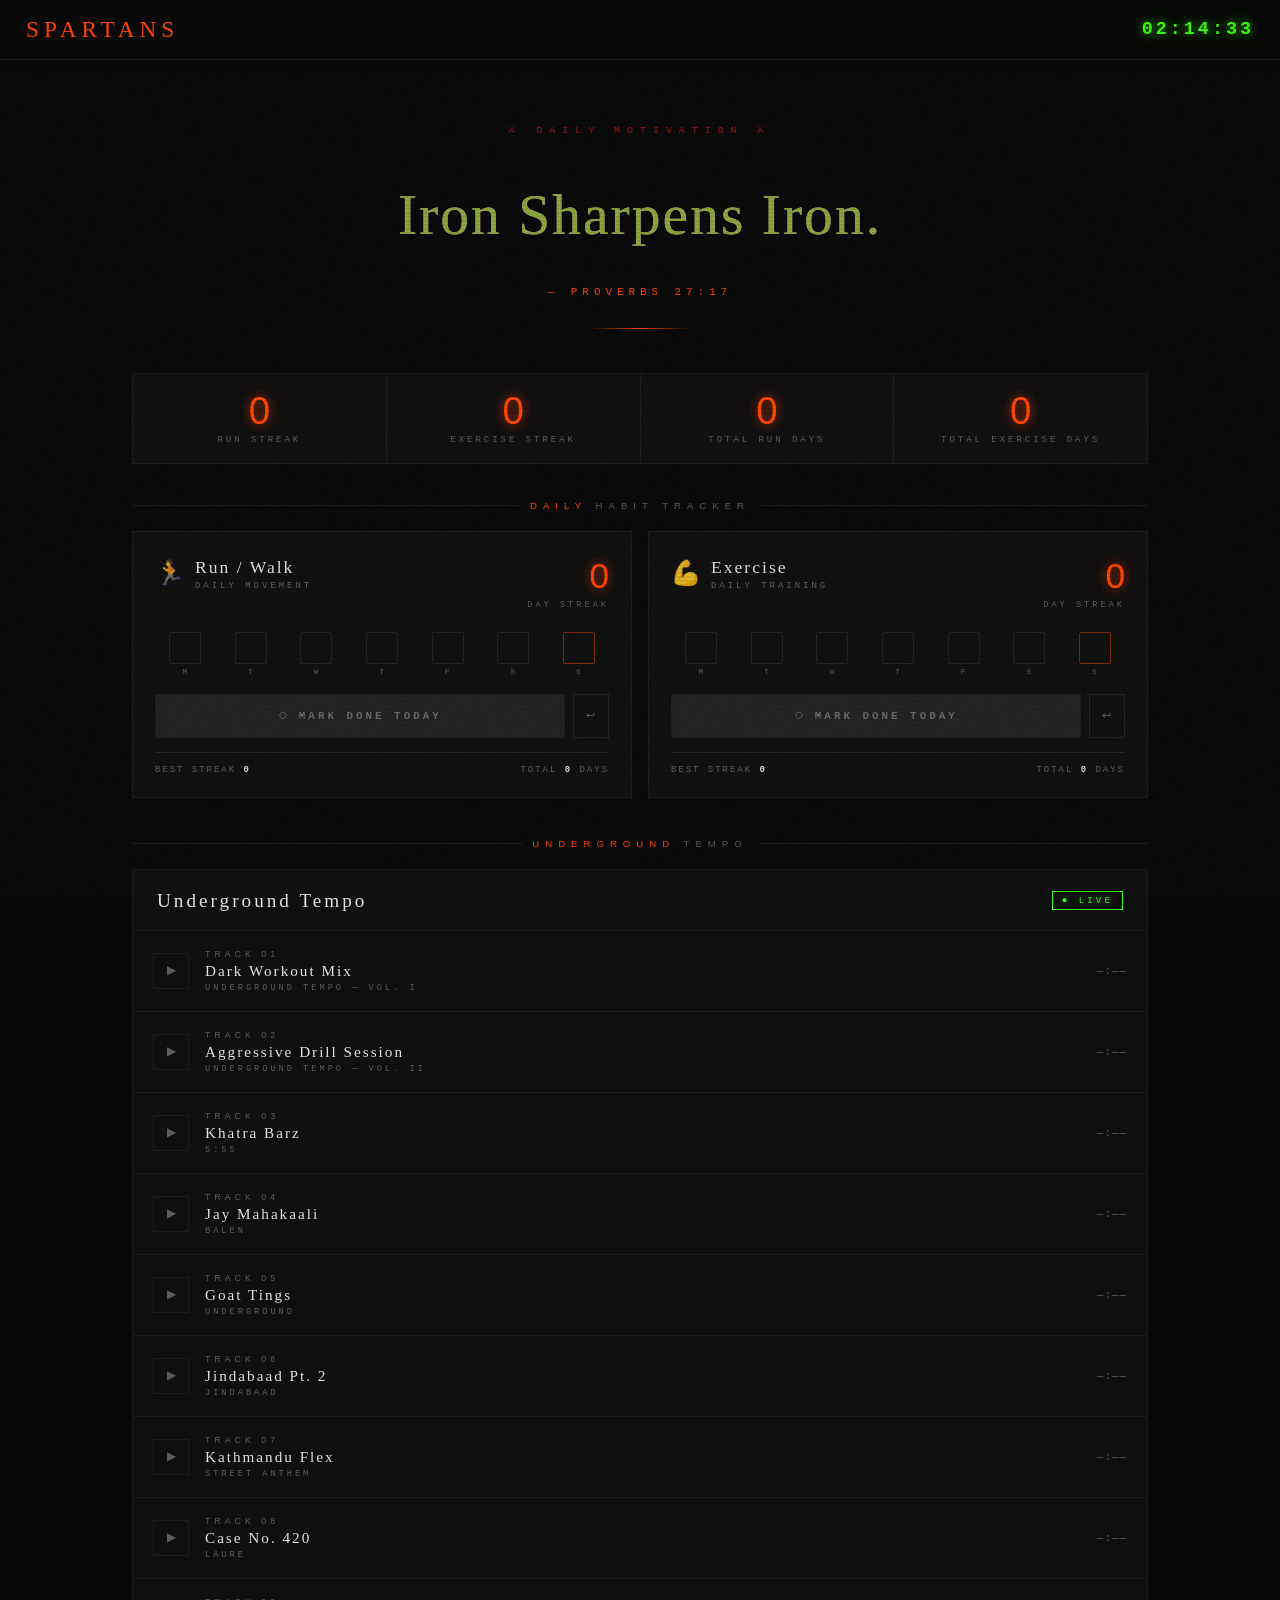
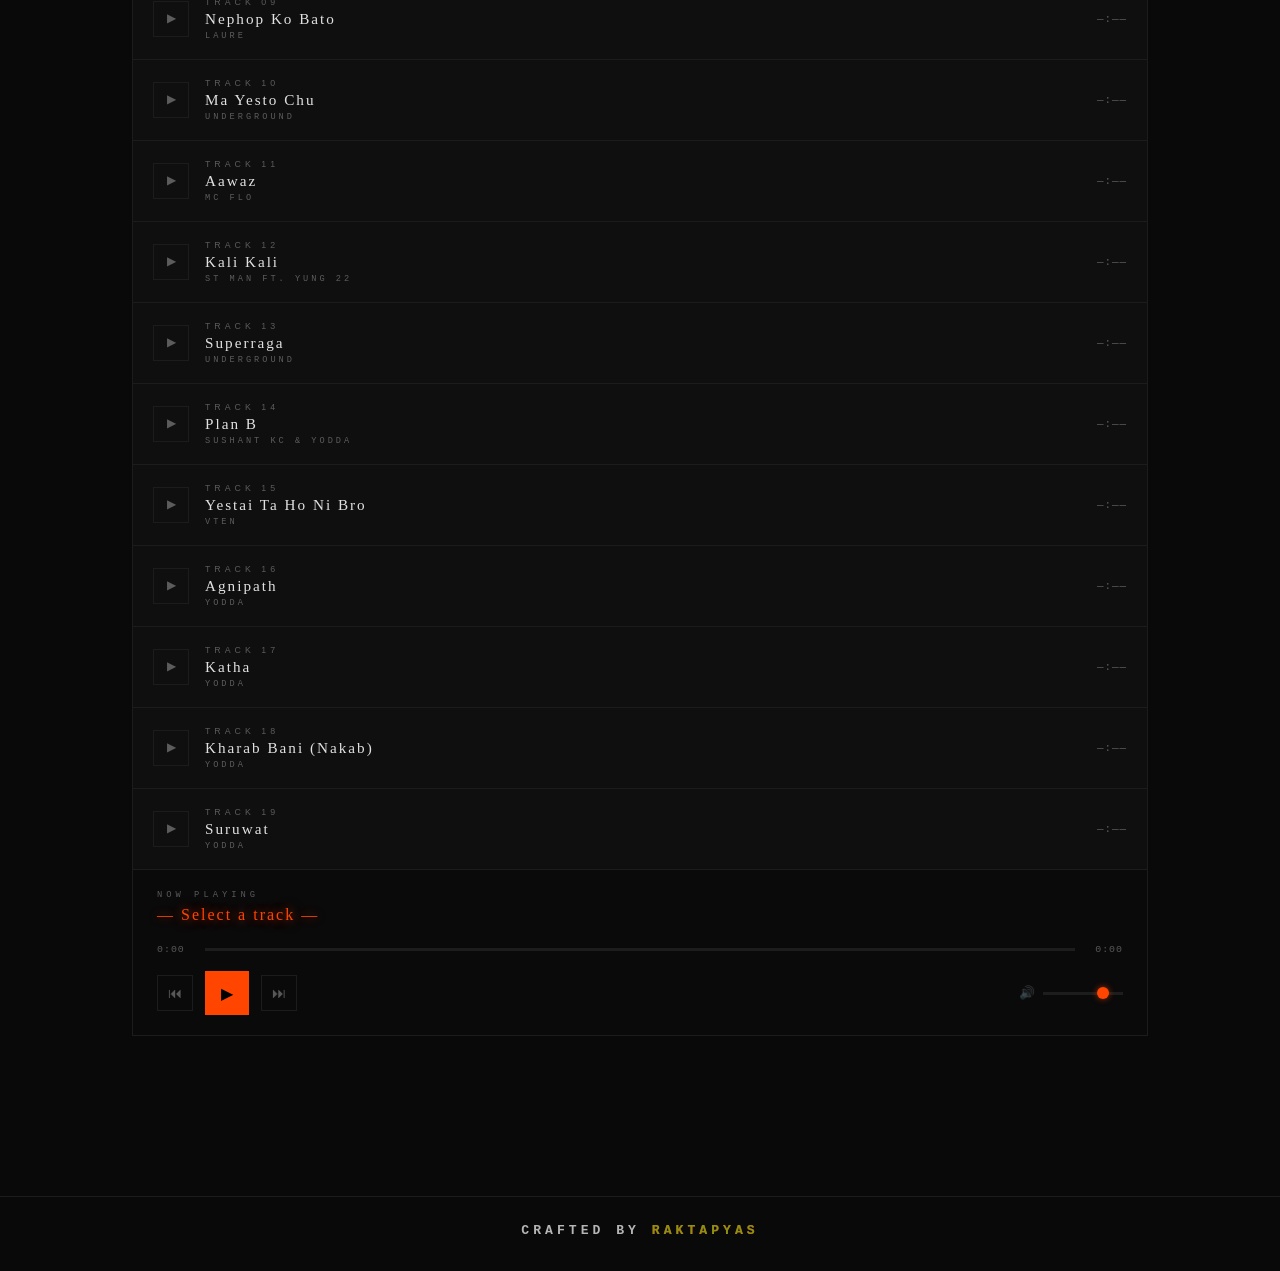
==== commit abb277b7: "modified little bit" ====
--- a/index.html
+++ b/index.html
@@ -1211,36 +1211,26 @@
   document.body.classList.toggle('intense', rDone && eDone);
 }
 
-/* ─────────────────────────────────────────────────────
-   MUSIC PLAYER
-   ─────────────────────────────────────────────────────
-   TO ADD A NEW TRACK:
-   1. Copy your .mp3 into the  audio/  folder.
-   2. Add a new object here:
-      { file: 'audio/Your_File.mp3', name: 'Track Title', tag: 'Subtitle' }
-   3. Add a matching track-item div in the HTML above.
-   That's it. No other changes needed.
-───────────────────────────────────────────────────── */
 const TRACKS = [
   { file: 'audio/Dark_Workout_Mix.mp3',               name: 'Dark Workout Mix',         tag: 'Underground Tempo — Vol. I'  },
   { file: 'audio/Aggressive_Drill_Session.mp3',       name: 'Aggressive Drill Session', tag: 'Underground Tempo — Vol. II' },
-  { file: 'audio/5_55_-_Khatra_Barz.mp3',             name: 'Khatra Barz',              tag: '5:55'                        },
-  { file: 'audio/BALEN_-_JAY_MAHAKAALI_.mp3',         name: 'Jay Mahakaali',            tag: 'Balen'                       },
-  { file: 'audio/Goat_Tings.mp3',                     name: 'Goat Tings',               tag: 'Underground'                 },
-  { file: 'audio/Jindabaad_-_Jindabaad__Pt__2_.mp3',  name: 'Jindabaad Pt. 2',          tag: 'Jindabaad'                   },
-  { file: 'audio/_Kathmandu_Flex.mp3',                name: 'Kathmandu Flex',           tag: 'Street Anthem'               },
-  { file: 'audio/LAURE_-_Case_No__420_.mp3',          name: 'Case No. 420',             tag: 'Laure'                       },
-  { file: 'audio/Laure_-_Nephop_ko_bato.mp3',         name: 'Nephop Ko Bato',           tag: 'Laure'                       },
-  { file: 'audio/Ma_Yesto_Chu.mp3',                   name: 'Ma Yesto Chu',             tag: 'Underground'                 },
-  { file: 'audio/Mc_Flo_-_Aawaz.mp3',                name: 'Aawaz',                    tag: 'Mc Flo'                      },
-  { file: 'audio/ST_MAN_-_KALI_KALI_FT__YUNG_22_.mp3',name: 'Kali Kali',              tag: 'ST Man ft. Yung 22'           },
+  { file: 'audio/5_55 - Khatra Barz.mp3',             name: 'Khatra Barz',              tag: '5:55'                        },
+  { file: 'audio/BALEN - JAY MAHAKAALI .mp3',         name: 'Jay Mahakaali',            tag: 'Balen'                       },
+  { file: 'audio/Goat Tings.mp3',                     name: 'Goat Tings',               tag: 'Underground'                 },
+  { file: 'audio/Jindabaad - Jindabaad, Pt. 2 .mp3',  name: 'Jindabaad Pt. 2',          tag: 'Jindabaad'                   },
+  { file: 'audio/ Kathmandu Flex.mp3',                name: 'Kathmandu Flex',           tag: 'Street Anthem'               },
+  { file: 'audio/LAURE - Case No. 420 .mp3',          name: 'Case No. 420',             tag: 'Laure'                       },
+  { file: 'audio/Laure - Nephop ko bato.mp3',         name: 'Nephop Ko Bato',           tag: 'Laure'                       },
+  { file: 'audio/Ma Yesto Chu.mp3',                   name: 'Ma Yesto Chu',             tag: 'Underground'                 },
+  { file: 'audio/Mc Flo - Aawaz.mp3',                name: 'Aawaz',                    tag: 'Mc Flo'                      },
+  { file: 'audio/ST MAN - KALI KALI FT. YUNG 22 .mp3',name: 'Kali Kali',              tag: 'ST Man ft. Yung 22'           },
   { file: 'audio/Superraga.mp3',                      name: 'Superraga',                tag: 'Underground'                 },
-  { file: 'audio/Sushant_KC__Yodda_-_Plan_B_.mp3',   name: 'Plan B',                   tag: 'Sushant KC & Yodda'          },
-  { file: 'audio/VTEN_-_Yestai_Ta_Ho_Ni_Bro.mp3',    name: 'Yestai Ta Ho Ni Bro',      tag: 'VTEN'                        },
-  { file: 'audio/YODDA_-_AGNIPATH_.mp3',              name: 'Agnipath',                 tag: 'Yodda'                       },
-  { file: 'audio/YODDA_-_KATHA_.mp3',                 name: 'Katha',                    tag: 'Yodda'                       },
-  { file: 'audio/YODDA_-_KHARAB_BANI__NAKAB_.mp3',   name: 'Kharab Bani (Nakab)',       tag: 'Yodda'                       },
-  { file: 'audio/Yodda_-_Suruwat_.mp3',               name: 'Suruwat',                  tag: 'Yodda'                       },
+  { file: 'audio/Sushant KC, Yodda - Plan B .mp3',   name: 'Plan B',                   tag: 'Sushant KC & Yodda'          },
+  { file: 'audio/VTEN - Yestai Ta Ho Ni Bro.mp3',    name: 'Yestai Ta Ho Ni Bro',      tag: 'VTEN'                        },
+  { file: 'audio/YODDA - AGNIPATH .mp3',              name: 'Agnipath',                 tag: 'Yodda'                       },
+  { file: 'audio/YODDA - KATHA .mp3',                 name: 'Katha',                    tag: 'Yodda'                       },
+  { file: 'audio/YODDA - KHARAB BANI (NAKAB).mp3',   name: 'Kharab Bani (Nakab)',       tag: 'Yodda'                       },
+  { file: 'audio/Yodda - Suruwat .mp3',               name: 'Suruwat',                  tag: 'Yodda'                       },
 ];
 
 const audio      = document.getElementById('audio-engine');
